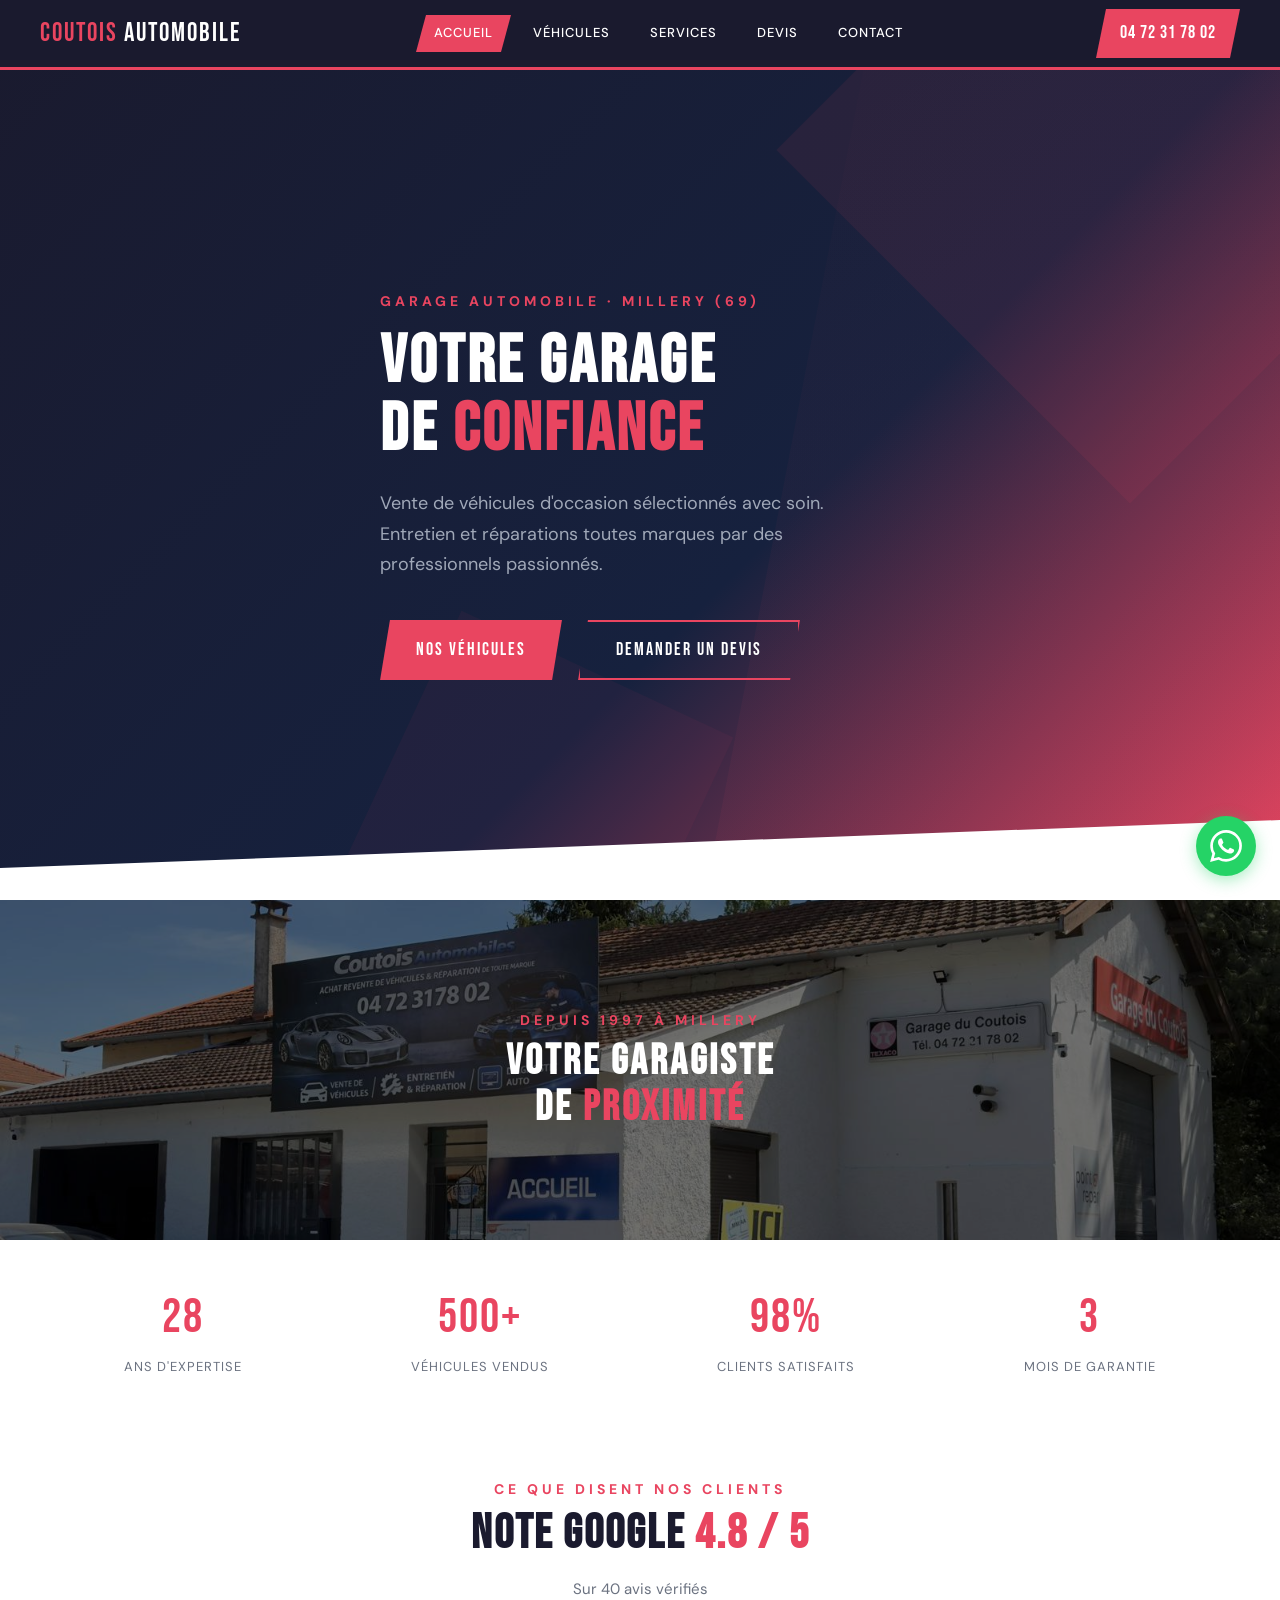
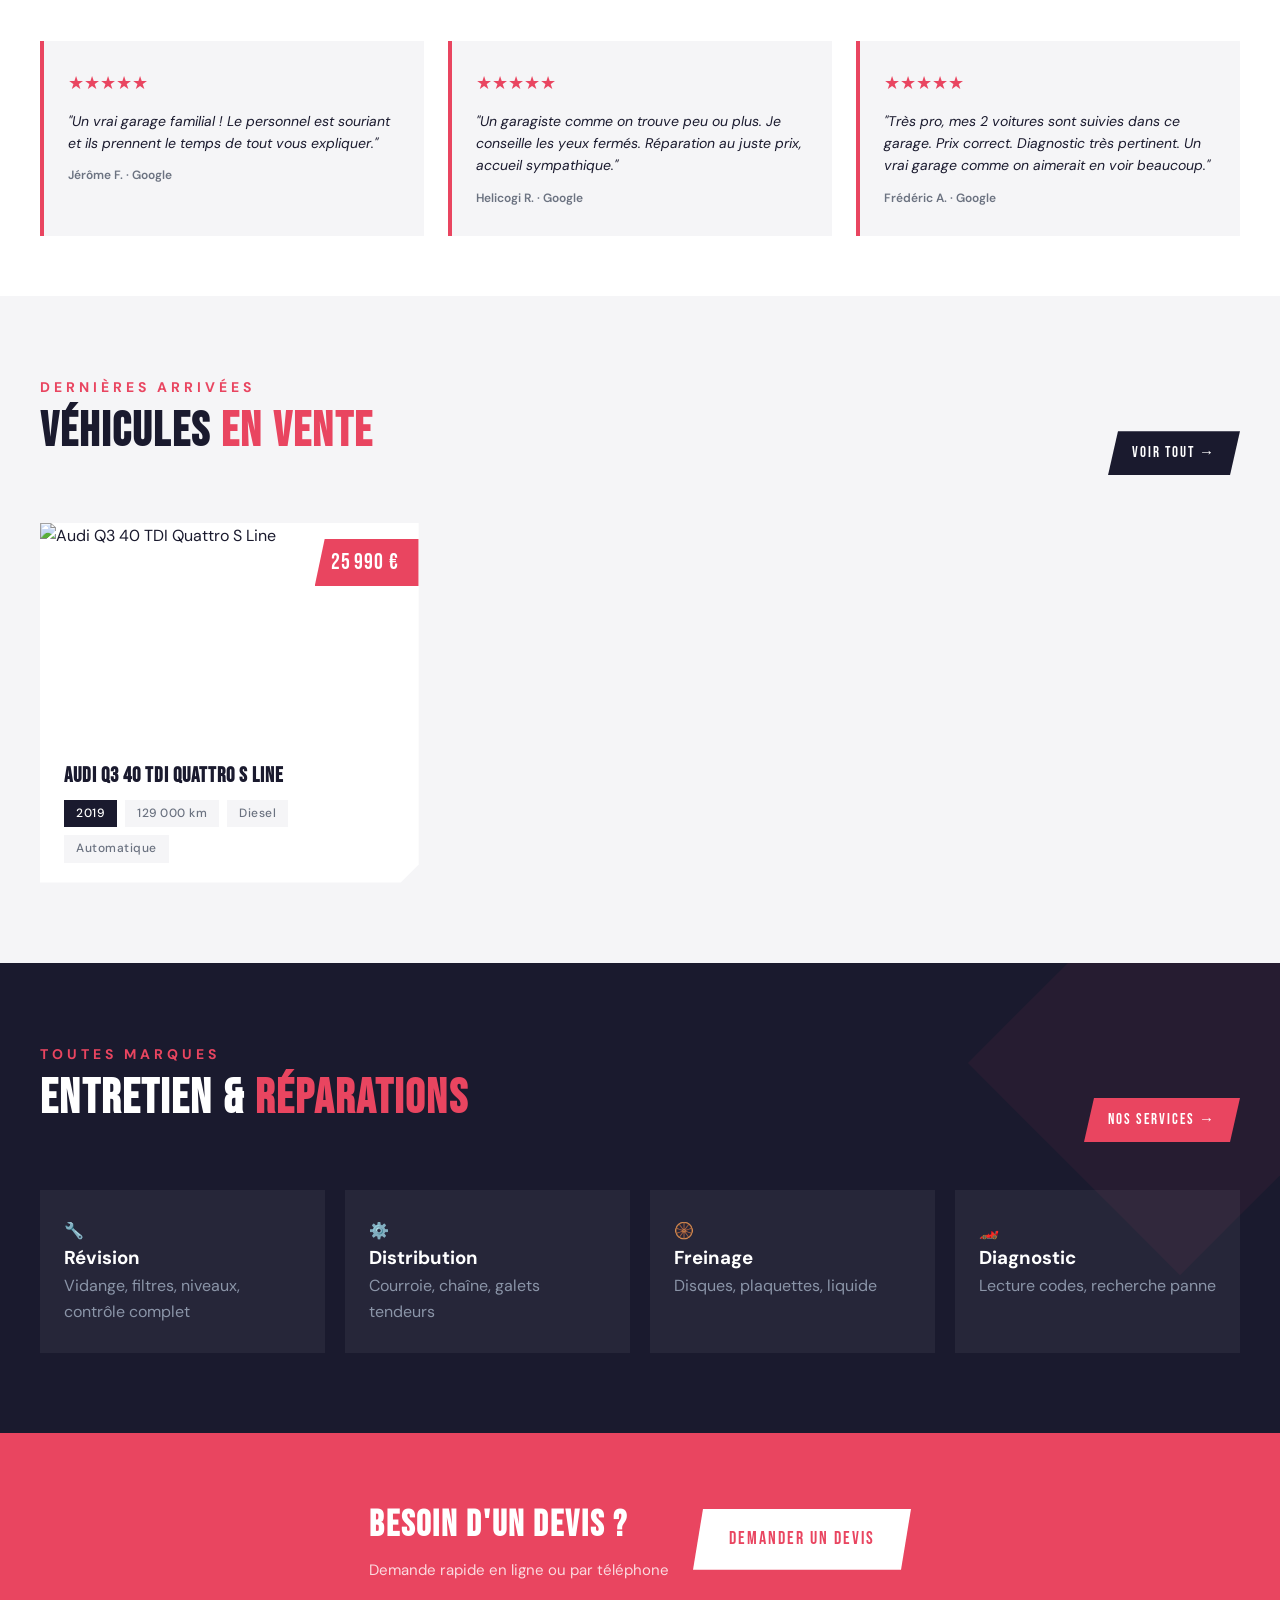
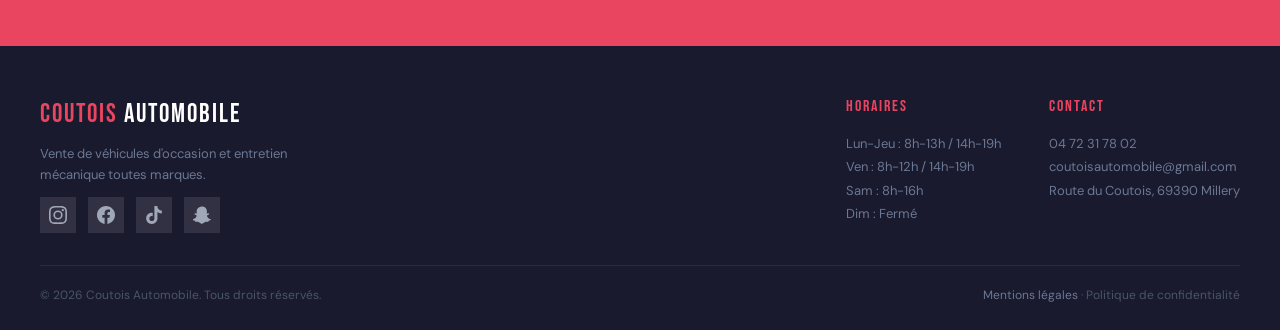
==== index.html @ ca5ae06e "Update email to Gmail" ====
<!DOCTYPE html>
<html lang="fr">
<head>
  <meta charset="UTF-8">
  <meta name="viewport" content="width=device-width, initial-scale=1.0">
  <title>Coutois Automobile — Vente & Mécanique Automobile</title>
  <meta name="description" content="Vente de véhicules d'occasion sélectionnés et entretien mécanique toutes marques. Garage de confiance.">
  <link rel="stylesheet" href="css/style.css">
  <script src="https://identity.netlify.com/v1/netlify-identity-widget.js"></script>
</head>
<body>

  <!-- Navigation -->
  <nav class="nav">
    <a href="index.html" class="nav-logo"><span class="accent">COUTOIS</span> AUTOMOBILE</a>
    <button class="nav-toggle" id="nav-toggle">☰</button>
    <ul class="nav-links" id="nav-links">
      <li><a href="index.html" class="active">Accueil</a></li>
      <li><a href="vehicules.html">Véhicules</a></li>
      <li><a href="services.html">Services</a></li>
      <li><a href="rdv.html">Devis</a></li>
      <li><a href="contact.html">Contact</a></li>
    </ul>
    <a href="tel:+33472317802" class="nav-phone">04 72 31 78 02</a>
  </nav>

  <!-- Hero -->
  <section class="hero">
    <div class="hero-shape-1"></div>
    <div class="hero-shape-2"></div>
    <div class="hero-diagonal"></div>
    <div class="container hero-content">
      <div class="hero-subtitle">Garage automobile · Millery (69)</div>
      <h1>VOTRE GARAGE<br>DE <span class="accent">CONFIANCE</span></h1>
      <p>Vente de véhicules d'occasion sélectionnés avec soin. Entretien et réparations toutes marques par des professionnels passionnés.</p>
      <div class="btn-group">
        <a href="vehicules.html" class="btn btn-accent">NOS VÉHICULES</a>
        <a href="rdv.html" class="btn btn-outline">DEMANDER UN DEVIS</a>
      </div>
    </div>
    <div class="hero-bottom-divider"></div>
  </section>

<!-- Facade photo -->
  <section style="position:relative; height:340px; overflow:hidden;">
    <div style="position:absolute; top:0; left:0; right:0; bottom:0;">
      <img src="images/facade.jpg" alt="Coutois Automobile - Garage à Millery" style="width:100%; height:100%; object-fit:cover; object-position:center 40%; filter:brightness(0.45);">
    </div>
    <div class="container" style="position:relative; z-index:2; height:100%; display:flex; align-items:center; justify-content:center; text-align:center;">
      <div>
        <p style="font-family:var(--font-body); font-size:14px; color:var(--accent); text-transform:uppercase; letter-spacing:4px; font-weight:700; margin-bottom:8px;">Depuis 1997 à Millery</p>
        <h2 style="font-family:var(--font-display); font-size:42px; color:var(--white); letter-spacing:3px; line-height:1.1;">VOTRE GARAGISTE<br>DE <span style="color:var(--accent);">PROXIMITÉ</span></h2>
      </div>
    </div>
  </section>


  <!-- Stats -->
  <section class="stats-bar anim-fade">
    <div style="text-align:center;">
      <div class="stat-number">28</div>
      <div class="stat-label">ans d'expertise</div>
    </div>
    <div style="text-align:center;">
      <div class="stat-number">500+</div>
      <div class="stat-label">véhicules vendus</div>
    </div>
    <div style="text-align:center;">
      <div class="stat-number">98%</div>
      <div class="stat-label">clients satisfaits</div>
    </div>
    <div style="text-align:center;">
      <div class="stat-number">3</div>
      <div class="stat-label">mois de garantie</div>
    </div>
  </section>

  <!-- Google Reviews -->
  <section style="padding:60px 0; background:var(--white);">
    <div class="container">
      <div style="text-align:center; margin-bottom:40px;">
        <div class="section-label">Ce que disent nos clients</div>
        <h2 class="section-title">NOTE GOOGLE <span class="accent">4.8 / 5</span></h2>
        <p style="color:var(--grey); font-size:15px;">Sur 40 avis vérifiés</p>
      </div>
      <div class="grid-3" style="gap:24px;">
        <div style="background:var(--light); padding:28px 24px; border-left:4px solid var(--accent);">
          <div style="color:var(--accent); font-size:18px; margin-bottom:12px;">★★★★★</div>
          <p style="font-size:14px; color:var(--primary); line-height:1.6; font-style:italic;">"Un vrai garage familial ! Le personnel est souriant et ils prennent le temps de tout vous expliquer."</p>
          <p style="font-size:12px; color:var(--grey); margin-top:12px; font-weight:600;">Jérôme F. · Google</p>
        </div>
        <div style="background:var(--light); padding:28px 24px; border-left:4px solid var(--accent);">
          <div style="color:var(--accent); font-size:18px; margin-bottom:12px;">★★★★★</div>
          <p style="font-size:14px; color:var(--primary); line-height:1.6; font-style:italic;">"Un garagiste comme on trouve peu ou plus. Je conseille les yeux fermés. Réparation au juste prix, accueil sympathique."</p>
          <p style="font-size:12px; color:var(--grey); margin-top:12px; font-weight:600;">Helicogi R. · Google</p>
        </div>
        <div style="background:var(--light); padding:28px 24px; border-left:4px solid var(--accent);">
          <div style="color:var(--accent); font-size:18px; margin-bottom:12px;">★★★★★</div>
          <p style="font-size:14px; color:var(--primary); line-height:1.6; font-style:italic;">"Très pro, mes 2 voitures sont suivies dans ce garage. Prix correct. Diagnostic très pertinent. Un vrai garage comme on aimerait en voir beaucoup."</p>
          <p style="font-size:12px; color:var(--grey); margin-top:12px; font-weight:600;">Frédéric A. · Google</p>
        </div>
      </div>
    </div>
  </section>

  <!-- Featured Vehicles -->
  <section class="section-padding" style="background: var(--light);">
    <div class="container">
      <div style="display:flex; justify-content:space-between; align-items:flex-end; margin-bottom:48px; flex-wrap:wrap; gap:16px;">
        <div>
          <div class="section-label">Dernières arrivées</div>
          <h2 class="section-title">VÉHICULES <span class="accent">EN VENTE</span></h2>
        </div>
        <a href="vehicules.html" class="btn btn-primary btn-sm">VOIR TOUT →</a>
      </div>
      <div class="grid-3" id="home-vehicles-grid">
        <!-- Filled by JS -->
      </div>
    </div>
  </section>

  <!-- Services Preview -->
  <section class="section-dark section-padding">
    <div class="section-dark-shape"></div>
    <div class="container" style="position:relative; z-index:1;">
      <div style="display:flex; justify-content:space-between; align-items:flex-end; margin-bottom:48px; flex-wrap:wrap; gap:16px;">
        <div>
          <div class="section-label">Toutes marques</div>
          <h2 class="section-title">ENTRETIEN & <span class="accent">RÉPARATIONS</span></h2>
        </div>
        <a href="services.html" class="btn btn-accent btn-sm">NOS SERVICES →</a>
      </div>
      <div class="grid-4">
        <div class="service-card-dark">
          <div class="icon">🔧</div>
          <h3>Révision</h3>
          <p>Vidange, filtres, niveaux, contrôle complet</p>
        </div>
        <div class="service-card-dark">
          <div class="icon">⚙️</div>
          <h3>Distribution</h3>
          <p>Courroie, chaîne, galets tendeurs</p>
        </div>
        <div class="service-card-dark">
          <div class="icon">🛞</div>
          <h3>Freinage</h3>
          <p>Disques, plaquettes, liquide</p>
        </div>
        <div class="service-card-dark">
          <div class="icon">🏎️</div>
          <h3>Diagnostic</h3>
          <p>Lecture codes, recherche panne</p>
        </div>
      </div>
    </div>
  </section>

  <!-- CTA -->
  <section class="cta-banner">
    <div class="container" style="display:flex; justify-content:space-between; align-items:center; flex-wrap:wrap; gap:24px;">
      <div>
        <h2 style="font-family:var(--font-display); font-size:36px; color:var(--white); letter-spacing:2px;">BESOIN D'UN DEVIS ?</h2>
        <p style="color:rgba(255,255,255,0.8); font-size:15px; margin-top:4px;">Demande rapide en ligne ou par téléphone</p>
      </div>
      <a href="rdv.html" class="btn btn-white">DEMANDER UN DEVIS</a>
    </div>
  </section>

  <!-- Footer -->
  <footer class="footer">
    <div class="container">
      <div class="footer-top">
        <div>
          <div class="footer-logo"><span class="accent">COUTOIS</span> AUTOMOBILE</div>
          <p class="footer-desc">Vente de véhicules d'occasion et entretien mécanique toutes marques.</p>
          <div class="social-links">
            <a href="https://www.instagram.com/coutois.automobile" target="_blank" title="Instagram"><svg viewBox="0 0 24 24" width="18" height="18" fill="currentColor"><path d="M12 2.163c3.204 0 3.584.012 4.85.07 3.252.148 4.771 1.691 4.919 4.919.058 1.265.069 1.645.069 4.849 0 3.205-.012 3.584-.069 4.849-.149 3.225-1.664 4.771-4.919 4.919-1.266.058-1.644.07-4.85.07-3.204 0-3.584-.012-4.849-.07-3.26-.149-4.771-1.699-4.919-4.92-.058-1.265-.07-1.644-.07-4.849 0-3.204.013-3.583.07-4.849.149-3.227 1.664-4.771 4.919-4.919 1.266-.057 1.645-.069 4.849-.069zM12 0C8.741 0 8.333.014 7.053.072 2.695.272.273 2.69.073 7.052.014 8.333 0 8.741 0 12c0 3.259.014 3.668.072 4.948.2 4.358 2.618 6.78 6.98 6.98C8.333 23.986 8.741 24 12 24c3.259 0 3.668-.014 4.948-.072 4.354-.2 6.782-2.618 6.979-6.98.059-1.28.073-1.689.073-4.948 0-3.259-.014-3.667-.072-4.947-.196-4.354-2.617-6.78-6.979-6.98C15.668.014 15.259 0 12 0zm0 5.838a6.162 6.162 0 100 12.324 6.162 6.162 0 000-12.324zM12 16a4 4 0 110-8 4 4 0 010 8zm6.406-11.845a1.44 1.44 0 100 2.881 1.44 1.44 0 000-2.881z"/></svg></a>
            <a href="https://www.facebook.com/profile.php?id=coutoisautomobile" target="_blank" title="Facebook"><svg viewBox="0 0 24 24" width="18" height="18" fill="currentColor"><path d="M24 12.073c0-6.627-5.373-12-12-12s-12 5.373-12 12c0 5.99 4.388 10.954 10.125 11.854v-8.385H7.078v-3.47h3.047V9.43c0-3.007 1.792-4.669 4.533-4.669 1.312 0 2.686.235 2.686.235v2.953H15.83c-1.491 0-1.956.925-1.956 1.874v2.25h3.328l-.532 3.47h-2.796v8.385C19.612 23.027 24 18.062 24 12.073z"/></svg></a>
            <a href="https://www.tiktok.com/@coutois.automobile" target="_blank" title="TikTok"><svg viewBox="0 0 24 24" width="18" height="18" fill="currentColor"><path d="M12.525.02c1.31-.02 2.61-.01 3.91-.02.08 1.53.63 3.09 1.75 4.17 1.12 1.11 2.7 1.62 4.24 1.79v4.03c-1.44-.05-2.89-.35-4.2-.97-.57-.26-1.1-.59-1.62-.93-.01 2.92.01 5.84-.02 8.75-.08 1.4-.54 2.79-1.35 3.94-1.31 1.92-3.58 3.17-5.91 3.21-1.43.08-2.86-.31-4.08-1.03-2.02-1.19-3.44-3.37-3.65-5.71-.02-.5-.03-1-.01-1.49.18-1.9 1.12-3.72 2.58-4.96 1.66-1.44 3.98-2.13 6.15-1.72.02 1.48-.04 2.96-.04 4.44-.99-.32-2.15-.23-3.02.37-.63.41-1.11 1.04-1.36 1.75-.21.51-.15 1.07-.14 1.61.24 1.64 1.82 3.02 3.5 2.87 1.12-.01 2.19-.66 2.77-1.61.19-.33.4-.67.41-1.06.1-1.79.06-3.57.07-5.36.01-4.03-.01-8.05.02-12.07z"/></svg></a>
            <a href="https://www.snapchat.com/add/coutois.auto" target="_blank" title="Snapchat"><svg viewBox="0 0 24 24" width="18" height="18" fill="currentColor"><path d="M12.206.793c.99 0 4.347.276 5.93 3.821.529 1.193.403 3.219.299 4.847l-.003.06c-.012.18-.022.345-.03.51.075.045.203.09.401.09.3-.016.659-.12 1.033-.301.165-.088.344-.104.464-.104.182 0 .359.029.509.09.45.149.734.479.734.838.015.449-.39.839-1.213 1.168-.089.029-.209.075-.344.119-.45.135-1.139.36-1.333.81-.09.224-.061.524.12.868l.015.015c.06.136 1.526 3.475 4.791 4.014.255.044.435.27.42.509 0 .075-.015.149-.045.225-.24.569-1.273.988-3.146 1.271-.059.091-.12.375-.164.57-.029.179-.074.36-.134.553-.076.271-.27.405-.555.405h-.03c-.135 0-.313-.031-.538-.076-.375-.09-.84-.181-1.47-.181-.225 0-.461.016-.689.046-1.109.164-1.883.721-2.79 1.379-.6.434-1.26.914-2.14 1.243-.16.061-.34.09-.51.09h-.06c-.17 0-.349-.029-.509-.09-.884-.33-1.546-.811-2.155-1.246-.904-.659-1.679-1.214-2.788-1.376-.225-.03-.464-.046-.689-.046-.63 0-1.093.091-1.47.181-.224.045-.403.076-.539.076h-.03c-.284 0-.479-.134-.554-.405-.061-.193-.105-.374-.135-.553-.045-.195-.105-.479-.165-.57-1.873-.283-2.905-.701-3.148-1.283-.03-.075-.046-.149-.046-.225-.015-.239.165-.465.42-.509 3.264-.54 4.73-3.879 4.791-4.02l.016-.029c.18-.345.224-.645.119-.869-.195-.434-.884-.659-1.332-.809-.12-.045-.24-.09-.346-.12-.569-.239-1.215-.569-1.215-1.139 0-.36.289-.69.734-.838.149-.06.329-.09.509-.09.12 0 .3.015.449.09.375.18.734.301 1.049.316.18 0 .314-.045.374-.09-.016-.18-.029-.359-.045-.539-.104-1.627-.227-3.654.3-4.848C7.848 1.069 11.216.793 12.206.793z"/></svg></a>
          </div>
        </div>
        <div class="footer-cols">
          <div>
            <div class="footer-col-title">HORAIRES</div>
            <div class="footer-col-text">Lun-Jeu : 8h-13h / 14h-19h<br>Ven : 8h-12h / 14h-19h<br>Sam : 8h-16h<br>Dim : Fermé</div>
          </div>
          <div>
            <div class="footer-col-title">CONTACT</div>
            <div class="footer-col-text">04 72 31 78 02<br>coutoisautomobile@gmail.com<br>Route du Coutois, 69390 Millery</div>
          </div>
        </div>
      </div>
      <div class="footer-bottom">
        <span>© 2026 Coutois Automobile. Tous droits réservés.</span>
        <span><a href="mentions-legales.html" style="color:#6b7894;">Mentions légales</a> · Politique de confidentialité</span>
      </div>
    </div>
  </footer>

  <script src="js/app.js"></script>
  <script>
    document.addEventListener('DOMContentLoaded', () => {
      // Wait for App to load vehicles, then render homepage grid (3 items)
      function waitAndRender() {
  if (App.ready) {
    App.renderVehicleGrid('home-vehicles-grid', 3);
  } else {
    setTimeout(waitAndRender, 100);
  }
}
waitAndRender();
    });
  </script>
  <!-- WhatsApp -->
  <a href="https://wa.me/33665156898" class="whatsapp-float" title="Contactez-nous sur WhatsApp" target="_blank"><svg viewBox="0 0 24 24"><path d="M17.472 14.382c-.297-.149-1.758-.867-2.03-.967-.273-.099-.471-.148-.67.15-.197.297-.767.966-.94 1.164-.173.199-.347.223-.644.075-.297-.15-1.255-.463-2.39-1.475-.883-.788-1.48-1.761-1.653-2.059-.173-.297-.018-.458.13-.606.134-.133.298-.347.446-.52.149-.174.198-.298.298-.497.099-.198.05-.371-.025-.52-.075-.149-.669-1.612-.916-2.207-.242-.579-.487-.5-.669-.51-.173-.008-.371-.01-.57-.01-.198 0-.52.074-.792.372-.272.297-1.04 1.016-1.04 2.479 0 1.462 1.065 2.875 1.213 3.074.149.198 2.096 3.2 5.077 4.487.709.306 1.262.489 1.694.625.712.227 1.36.195 1.871.118.571-.085 1.758-.719 2.006-1.413.248-.694.248-1.289.173-1.413-.074-.124-.272-.198-.57-.347m-5.421 7.403h-.004a9.87 9.87 0 01-5.031-1.378l-.361-.214-3.741.982.998-3.648-.235-.374a9.86 9.86 0 01-1.51-5.26c.001-5.45 4.436-9.884 9.888-9.884 2.64 0 5.122 1.03 6.988 2.898a9.825 9.825 0 012.893 6.994c-.003 5.45-4.437 9.884-9.885 9.884m8.413-18.297A11.815 11.815 0 0012.05 0C5.495 0 .16 5.335.157 11.892c0 2.096.547 4.142 1.588 5.945L.057 24l6.305-1.654a11.882 11.882 0 005.683 1.448h.005c6.554 0 11.89-5.335 11.893-11.893a11.821 11.821 0 00-3.48-8.413z"/></svg></a>
  <script>
    if (window.netlifyIdentity) {
      window.netlifyIdentity.on("init", function(user) {
        if (!user) { window.netlifyIdentity.on("login", function() { document.location.href = "/admin/"; }); }
      });
    }
  </script>
</body>
</html>
---- css/style.css ----
/* ============================================
   GARAGE SITE — Design System
   Couleurs, typo, layout angulaire/dynamique
   ============================================ */

@import url('https://fonts.googleapis.com/css2?family=Bebas+Neue&family=DM+Sans:ital,wght@0,400;0,500;0,700;1,400&display=swap');

/* --- Variables --- */
:root {
  --primary: #1a1a2e;
  --primary-light: #16213e;
  --accent: #e94560;
  --accent-dark: #c73a52;
  --white: #ffffff;
  --light: #f5f5f7;
  --grey: #6b7280;
  --grey-light: #e5e7eb;
  --grey-dark: #374151;
  --success: #10b981;
  --font-display: 'Bebas Neue', sans-serif;
  --font-body: 'DM Sans', sans-serif;
  --clip-btn: polygon(10px 0, 100% 0, calc(100% - 10px) 100%, 0 100%);
  --clip-card: polygon(0 0, 100% 0, 100% calc(100% - 18px), calc(100% - 18px) 100%, 0 100%);
  --clip-img: polygon(0 0, 100% 0, 100% calc(100% - 24px), calc(100% - 24px) 100%, 0 100%);
  --shadow-card: 0 4px 12px rgba(0,0,0,0.08);
  --shadow-card-hover: 0 20px 40px rgba(233,69,96,0.15);
}

/* --- Reset --- */
*, *::before, *::after { margin: 0; padding: 0; box-sizing: border-box; }
html { scroll-behavior: smooth; }
body {
  font-family: var(--font-body);
  color: var(--primary);
  background: var(--white);
  line-height: 1.6;
}
a { text-decoration: none; color: inherit; }
img { max-width: 100%; height: auto; display: block; }
button { cursor: pointer; border: none; font-family: var(--font-body); }
input, select, textarea {
  font-family: var(--font-body);
  font-size: 15px;
  width: 100%;
  padding: 14px 16px;
  border: 2px solid var(--grey-light);
  background: var(--light);
  outline: none;
  transition: border-color 0.2s;
}
input:focus, select:focus, textarea:focus {
  border-color: var(--accent);
}

/* --- Animations --- */
@keyframes slideUp {
  from { opacity: 0; transform: translateY(40px); }
  to { opacity: 1; transform: translateY(0); }
}
@keyframes slideIn {
  from { opacity: 0; transform: translateX(-30px); }
  to { opacity: 1; transform: translateX(0); }
}
@keyframes fadeIn {
  from { opacity: 0; }
  to { opacity: 1; }
}
@keyframes scaleIn {
  from { opacity: 0; transform: scale(0.95); }
  to { opacity: 1; transform: scale(1); }
}
.anim-slide-up { animation: slideUp 0.6s ease-out both; }
.anim-fade { animation: fadeIn 0.6s ease-out both; }
.anim-scale { animation: scaleIn 0.5s ease-out both; }
.delay-1 { animation-delay: 0.1s; }
.delay-2 { animation-delay: 0.2s; }
.delay-3 { animation-delay: 0.3s; }
.delay-4 { animation-delay: 0.4s; }

/* --- Typography --- */
.font-display {
  font-family: var(--font-display);
  letter-spacing: 2px;
}
.section-label {
  font-family: var(--font-body);
  font-size: 14px;
  color: var(--accent);
  text-transform: uppercase;
  letter-spacing: 4px;
  font-weight: 700;
  margin-bottom: 8px;
}
.section-title {
  font-family: var(--font-display);
  font-size: 48px;
  color: var(--primary);
  letter-spacing: 2px;
  line-height: 1.1;
  margin-bottom: 16px;
}
.section-title .accent { color: var(--accent); }

/* --- Layout --- */
.container {
  max-width: 1280px;
  margin: 0 auto;
  padding: 0 40px;
}
.section-padding {
  padding: 80px 0;
}
.grid-2 { display: grid; grid-template-columns: 1fr 1fr; gap: 48px; }
.grid-3 { display: grid; grid-template-columns: repeat(3, 1fr); gap: 32px; }
.grid-4 { display: grid; grid-template-columns: repeat(4, 1fr); gap: 20px; }
.grid-auto { display: grid; grid-template-columns: repeat(auto-fill, minmax(340px, 1fr)); gap: 32px; }

/* --- Navigation --- */
.nav {
  position: fixed;
  top: 0; left: 0; right: 0;
  z-index: 1000;
  background: var(--primary);
  border-bottom: 3px solid var(--accent);
  height: 70px;
  display: flex;
  align-items: center;
  justify-content: space-between;
  padding: 0 40px;
}
.nav-logo {
  font-family: var(--font-display);
  font-size: 26px;
  color: var(--white);
  letter-spacing: 2px;
}
.nav-logo .accent { color: var(--accent); }
.nav-links {
  display: flex;
  gap: 4px;
  list-style: none;
}
.nav-links a {
  display: block;
  padding: 8px 18px;
  color: var(--white);
  font-size: 13px;
  font-weight: 500;
  text-transform: uppercase;
  letter-spacing: 1px;
  clip-path: var(--clip-btn);
  transition: background 0.3s;
}
.nav-links a:hover,
.nav-links a.active {
  background: var(--accent);
}
.nav-phone {
  background: var(--accent);
  color: var(--white);
  padding: 10px 24px;
  font-family: var(--font-display);
  font-size: 18px;
  letter-spacing: 1px;
  clip-path: var(--clip-btn);
}
.nav-phone:hover { background: var(--accent-dark); }

/* Mobile nav toggle */
.nav-toggle {
  display: none;
  background: none;
  color: var(--white);
  font-size: 28px;
  padding: 4px;
}

/* --- Hero --- */
.hero {
  position: relative;
  min-height: 100vh;
  background: linear-gradient(135deg, var(--primary) 0%, var(--primary-light) 60%, var(--accent) 100%);
  display: flex;
  align-items: center;
  overflow: hidden;
  padding-top: 70px;
}
.hero-shape-1 {
  position: absolute;
  top: -100px; right: -100px;
  width: 500px; height: 500px;
  background: var(--accent);
  opacity: 0.08;
  transform: rotate(45deg);
}
.hero-shape-2 {
  position: absolute;
  bottom: -60px; left: 30%;
  width: 300px; height: 300px;
  background: var(--accent);
  opacity: 0.05;
  transform: rotate(25deg);
}
.hero-diagonal {
  position: absolute;
  top: 0; right: 0;
  width: 45%; height: 100%;
  background: linear-gradient(160deg, transparent 0%, rgba(233,69,96,0.08) 100%);
  clip-path: polygon(30% 0, 100% 0, 100% 100%, 0 100%);
}
.hero-content {
  position: relative;
  z-index: 2;
  max-width: 700px;
  animation: slideUp 1s ease-out;
}
.hero h1 {
  font-family: var(--font-display);
  font-size: 68px;
  color: var(--white);
  line-height: 1;
  letter-spacing: 3px;
  margin-bottom: 24px;
}
.hero h1 .accent { color: var(--accent); }
.hero p {
  font-size: 18px;
  color: #a0a8b8;
  line-height: 1.7;
  max-width: 520px;
  margin-bottom: 40px;
}
.hero-subtitle {
  font-size: 14px;
  color: var(--accent);
  text-transform: uppercase;
  letter-spacing: 4px;
  font-weight: 700;
  margin-bottom: 16px;
}
.hero-bottom-divider {
  position: absolute;
  bottom: 0; left: 0; right: 0;
  height: 80px;
  background: var(--white);
  clip-path: polygon(0 100%, 100% 100%, 100% 0, 0 60%);
}

/* --- Buttons --- */
.btn {
  display: inline-block;
  padding: 16px 36px;
  font-family: var(--font-display);
  font-size: 18px;
  letter-spacing: 2px;
  clip-path: var(--clip-btn);
  transition: all 0.3s;
  text-align: center;
}
.btn-accent {
  background: var(--accent);
  color: var(--white);
}
.btn-accent:hover { background: var(--accent-dark); }
.btn-outline {
  background: transparent;
  color: var(--white);
  border: 2px solid var(--accent);
  padding: 14px 36px;
}
.btn-outline:hover { background: var(--accent); }
.btn-primary {
  background: var(--primary);
  color: var(--white);
}
.btn-primary:hover { background: var(--primary-light); }
.btn-white {
  background: var(--white);
  color: var(--accent);
}
.btn-sm {
  padding: 10px 24px;
  font-size: 15px;
}
.btn-full { width: 100%; }
.btn-group { display: flex; gap: 16px; flex-wrap: wrap; }

/* --- Stats Bar --- */
.stats-bar {
  display: flex;
  justify-content: space-around;
  padding: 40px;
  background: var(--white);
}
.stats-bar .stat-number {
  font-family: var(--font-display);
  font-size: 48px;
  color: var(--accent);
  letter-spacing: 2px;
}
.stats-bar .stat-label {
  font-size: 13px;
  color: var(--grey);
  text-transform: uppercase;
  letter-spacing: 1px;
}

/* --- Vehicle Cards --- */
.vehicle-card {
  background: var(--white);
  overflow: hidden;
  clip-path: var(--clip-card);
  box-shadow: var(--shadow-card);
  transition: all 0.4s cubic-bezier(0.4,0,0.2,1);
  cursor: pointer;
}
.vehicle-card:hover {
  transform: translateY(-8px);
  box-shadow: var(--shadow-card-hover);
}
.vehicle-card-img {
  position: relative;
  height: 220px;
  overflow: hidden;
}
.vehicle-card-img img {
  width: 100%;
  height: 100%;
  object-fit: cover;
  transition: transform 0.5s;
}
.vehicle-card:hover .vehicle-card-img img {
  transform: scale(1.08);
}
.vehicle-card-price {
  position: absolute;
  top: 16px; right: 0;
  background: var(--accent);
  color: var(--white);
  font-family: var(--font-display);
  font-size: 22px;
  padding: 6px 20px 6px 16px;
  letter-spacing: 1px;
  clip-path: polygon(10px 0, 100% 0, 100% 100%, 0 100%);
}
.vehicle-card-badge-sold {
  position: absolute;
  top: 16px; left: 0;
  background: var(--grey-dark);
  color: var(--white);
  font-family: var(--font-display);
  font-size: 16px;
  padding: 6px 16px 6px 12px;
  letter-spacing: 1px;
}
/* VENDU diagonal banner on card */
.vehicle-card-sold-banner {
  position: absolute;
  top: 0; left: 0; right: 0; bottom: 0;
  display: flex;
  align-items: center;
  justify-content: center;
  z-index: 5;
}
.vehicle-card-sold-banner::before {
  content: '';
  position: absolute;
  top: 0; left: 0; right: 0; bottom: 0;
  background: rgba(0,0,0,0.15);
}
.vehicle-card-sold-banner {
  font-family: var(--font-display);
  font-size: 42px;
  color: var(--white);
  letter-spacing: 8px;
  text-shadow: 0 2px 12px rgba(0,0,0,0.5);
  background: linear-gradient(135deg, rgba(233,69,96,0.85) 0%, rgba(55,65,81,0.85) 100%);
  -webkit-text-stroke: 1px rgba(255,255,255,0.3);
}
/* Sold text in specs */
.sold-text {
  font-family: var(--font-display) !important;
  font-size: 22px !important;
  color: var(--grey-dark) !important;
  letter-spacing: 2px;
}
/* VENDU overlay on detail page main image */
.detail-sold-overlay {
  position: absolute;
  top: 0; left: 0; right: 0; bottom: 0;
  display: flex;
  align-items: center;
  justify-content: center;
  background: linear-gradient(135deg, rgba(233,69,96,0.8) 0%, rgba(55,65,81,0.8) 100%);
  font-family: var(--font-display);
  font-size: 72px;
  color: var(--white);
  letter-spacing: 12px;
  text-shadow: 0 4px 20px rgba(0,0,0,0.4);
  z-index: 10;
}
.vehicle-card-body {
  padding: 20px 24px;
}
.vehicle-card-body h3 {
  font-family: var(--font-display);
  font-size: 21px;
  color: var(--primary);
  letter-spacing: 1px;
  margin-bottom: 12px;
  line-height: 1.2;
}
.vehicle-tags {
  display: flex;
  gap: 8px;
  flex-wrap: wrap;
}
.vehicle-tags .tag {
  padding: 4px 12px;
  font-size: 12px;
  font-weight: 500;
  letter-spacing: 0.5px;
  background: var(--light);
  color: var(--grey);
}
.vehicle-tags .tag-primary {
  background: var(--primary);
  color: var(--white);
}

/* --- Vehicle Detail --- */
.detail-main-img {
  overflow: hidden;
  clip-path: var(--clip-img);
}
.detail-main-img img {
  width: 100%;
  height: 450px;
  object-fit: cover;
}
.detail-thumbs {
  display: flex;
  gap: 8px;
  margin-top: 12px;
}
.detail-thumbs img {
  width: 100px;
  height: 70px;
  object-fit: cover;
  opacity: 0.6;
  cursor: pointer;
  border: 2px solid transparent;
  transition: all 0.2s;
}
.detail-thumbs img:hover,
.detail-thumbs img.active {
  opacity: 1;
  border-color: var(--accent);
}
.detail-specs {
  background: var(--white);
  overflow: hidden;
}
.detail-spec-row {
  display: flex;
  justify-content: space-between;
  align-items: center;
  padding: 14px 20px;
  border-left: 4px solid transparent;
}
.detail-spec-row:nth-child(odd) { background: var(--light); }
.detail-spec-row.highlight { border-left-color: var(--accent); }
.detail-spec-label {
  font-size: 13px;
  color: var(--grey);
  text-transform: uppercase;
  letter-spacing: 1px;
}
.detail-spec-value {
  font-weight: 600;
  color: var(--primary);
}
.detail-spec-value.price {
  font-family: var(--font-display);
  font-size: 24px;
  color: var(--accent);
  letter-spacing: 1px;
}
.detail-guarantee {
  background: var(--accent);
  color: var(--white);
  padding: 16px 24px;
  font-family: var(--font-display);
  font-size: 14px;
  letter-spacing: 2px;
  text-align: center;
}
.detail-equipment-grid {
  display: grid;
  grid-template-columns: repeat(auto-fill, minmax(220px, 1fr));
  gap: 8px;
}
.detail-equipment-item {
  display: flex;
  align-items: center;
  gap: 10px;
  padding: 10px 16px;
  background: var(--white);
  font-size: 14px;
}
.detail-equipment-item .check {
  color: var(--accent);
  font-weight: 700;
}

/* --- Services --- */
.service-card {
  background: var(--light);
  padding: 32px 28px;
  border-left: 4px solid var(--accent);
  position: relative;
  overflow: hidden;
  transition: transform 0.3s;
}
.service-card:hover { transform: translateY(-4px); }
.service-card-shape {
  position: absolute;
  top: -20px; right: -20px;
  width: 80px; height: 80px;
  background: var(--accent);
  opacity: 0.04;
  transform: rotate(45deg);
}
.service-card .icon { font-size: 32px; margin-bottom: 16px; }
.service-card h3 {
  font-family: var(--font-display);
  font-size: 22px;
  color: var(--primary);
  letter-spacing: 1px;
  margin-bottom: 8px;
}
.service-card p {
  font-size: 14px;
  color: var(--grey);
  line-height: 1.6;
}

/* Dark variant for homepage */
.service-card-dark {
  background: rgba(255,255,255,0.05);
  border-left-color: var(--accent);
  padding: 28px 24px;
}
.service-card-dark h3 { color: var(--white); }
.service-card-dark p { color: #8b95a8; }

/* --- CTA Banner --- */
.cta-banner {
  padding: 64px 0;
  background: var(--accent);
  display: flex;
  justify-content: space-between;
  align-items: center;
}
.cta-banner h2 {
  font-family: var(--font-display);
  font-size: 36px;
  color: var(--white);
  letter-spacing: 2px;
}
.cta-banner p {
  color: rgba(255,255,255,0.8);
  font-size: 15px;
  margin-top: 4px;
}

/* --- Dark section --- */
.section-dark {
  background: var(--primary);
  position: relative;
  overflow: hidden;
}
.section-dark .section-title { color: var(--white); }
.section-dark-shape {
  position: absolute;
  top: -50px; right: -50px;
  width: 300px; height: 300px;
  background: var(--accent);
  opacity: 0.06;
  transform: rotate(45deg);
}

/* --- Contact --- */
.contact-item {
  display: flex;
  gap: 20px;
  padding: 24px 0;
  border-bottom: 1px solid var(--grey-light);
}
.contact-item:last-child { border-bottom: none; }
.contact-icon {
  width: 50px; height: 50px;
  background: var(--light);
  display: flex;
  align-items: center;
  justify-content: center;
  font-size: 24px;
  flex-shrink: 0;
}
.contact-title {
  font-family: var(--font-display);
  font-size: 18px;
  color: var(--primary);
  letter-spacing: 1px;
  margin-bottom: 4px;
}
.contact-text {
  font-size: 14px;
  color: var(--grey);
  line-height: 1.6;
  white-space: pre-line;
}
.map-placeholder {
  background: var(--light);
  display: flex;
  align-items: center;
  justify-content: center;
  min-height: 400px;
  clip-path: var(--clip-img);
  text-align: center;
  color: var(--grey);
}

/* --- Form --- */
.form-group { margin-bottom: 20px; }
.form-label {
  display: block;
  font-size: 12px;
  color: var(--grey);
  text-transform: uppercase;
  letter-spacing: 1px;
  margin-bottom: 6px;
  font-weight: 500;
}
.form-card {
  background: var(--white);
  padding: 48px;
  box-shadow: 0 8px 32px rgba(0,0,0,0.06);
}

/* --- Footer --- */
.footer {
  background: var(--primary);
  padding: 48px 0 24px;
}
.footer-top {
  display: flex;
  justify-content: space-between;
  align-items: flex-start;
  margin-bottom: 32px;
}
.footer-logo {
  font-family: var(--font-display);
  font-size: 26px;
  color: var(--white);
  letter-spacing: 2px;
}
.footer-logo .accent { color: var(--accent); }
.footer-desc {
  font-size: 13px;
  color: #6b7894;
  margin-top: 8px;
  max-width: 300px;
}
.footer-cols { display: flex; gap: 48px; }
.footer-col-title {
  font-family: var(--font-display);
  font-size: 16px;
  color: var(--accent);
  letter-spacing: 2px;
  margin-bottom: 12px;
}
.footer-col-text {
  font-size: 13px;
  color: #6b7894;
  line-height: 1.8;
}
.footer-bottom {
  border-top: 1px solid #2a2a4e;
  padding-top: 20px;
  display: flex;
  justify-content: space-between;
  font-size: 12px;
  color: #4a5568;
}

/* --- Admin --- */
.admin-header {
  background: var(--primary);
  padding: 20px 40px;
  display: flex;
  justify-content: space-between;
  align-items: center;
}
.admin-header h1 {
  font-family: var(--font-display);
  font-size: 24px;
  color: var(--white);
  letter-spacing: 2px;
}
.admin-body {
  padding: 32px 40px;
  background: var(--light);
  min-height: calc(100vh - 70px);
}
.admin-grid {
  display: grid;
  grid-template-columns: 1fr 1fr;
  gap: 32px;
}
.admin-card {
  background: var(--white);
  padding: 32px;
  box-shadow: var(--shadow-card);
}
.admin-card h2 {
  font-family: var(--font-display);
  font-size: 22px;
  color: var(--primary);
  letter-spacing: 1px;
  margin-bottom: 24px;
  padding-bottom: 12px;
  border-bottom: 3px solid var(--accent);
}
.admin-vehicle-list {
  list-style: none;
}
.admin-vehicle-item {
  display: flex;
  justify-content: space-between;
  align-items: center;
  padding: 16px;
  border-bottom: 1px solid var(--grey-light);
  transition: background 0.2s;
}
.admin-vehicle-item:hover { background: var(--light); }
.admin-vehicle-info h4 {
  font-size: 15px;
  font-weight: 600;
  color: var(--primary);
  margin-bottom: 4px;
}
.admin-vehicle-info .meta {
  font-size: 12px;
  color: var(--grey);
}
.admin-vehicle-actions {
  display: flex;
  gap: 8px;
}
.admin-btn {
  padding: 6px 14px;
  font-size: 12px;
  font-weight: 600;
  text-transform: uppercase;
  letter-spacing: 0.5px;
  border: none;
  cursor: pointer;
  transition: all 0.2s;
}
.admin-btn-edit {
  background: var(--primary);
  color: var(--white);
}
.admin-btn-sold {
  background: var(--success);
  color: var(--white);
}
.admin-btn-delete {
  background: var(--accent);
  color: var(--white);
}
.admin-btn-export {
  background: var(--accent);
  color: var(--white);
  padding: 12px 28px;
  font-family: var(--font-display);
  font-size: 16px;
  letter-spacing: 1px;
  clip-path: var(--clip-btn);
}
.admin-status {
  display: inline-block;
  padding: 2px 10px;
  font-size: 11px;
  font-weight: 600;
  text-transform: uppercase;
  letter-spacing: 0.5px;
  border-radius: 2px;
}
.admin-status-sale { background: #d1fae5; color: #065f46; }
.admin-status-sold { background: #fef3c7; color: #92400e; }

/* --- Photo upload area --- */
.photo-upload-area {
  border: 2px dashed var(--grey-light);
  padding: 24px;
  text-align: center;
  background: var(--light);
  cursor: pointer;
  transition: border-color 0.2s;
  margin-bottom: 12px;
}
.photo-upload-area:hover { border-color: var(--accent); }
.photo-preview-grid {
  display: grid;
  grid-template-columns: repeat(auto-fill, minmax(100px, 1fr));
  gap: 8px;
  margin-top: 12px;
}
.photo-preview-grid img {
  width: 100%;
  height: 80px;
  object-fit: cover;
  border: 2px solid var(--grey-light);
}
.photo-preview-item {
  position: relative;
}
.photo-preview-remove {
  position: absolute;
  top: 2px; right: 2px;
  background: var(--accent);
  color: var(--white);
  border: none;
  width: 20px; height: 20px;
  font-size: 12px;
  cursor: pointer;
  display: flex;
  align-items: center;
  justify-content: center;
}

/* --- Toast / Notification --- */
.toast {
  position: fixed;
  bottom: 24px;
  right: 24px;
  background: var(--primary);
  color: var(--white);
  padding: 16px 28px;
  font-size: 14px;
  font-weight: 500;
  z-index: 9999;
  animation: slideUp 0.3s ease-out;
  clip-path: var(--clip-btn);
}
.toast-success { border-left: 4px solid var(--success); }
.toast-error { border-left: 4px solid var(--accent); }

/* --- Breadcrumb / Back link --- */
.back-link {
  display: inline-flex;
  align-items: center;
  gap: 8px;
  font-size: 14px;
  color: var(--accent);
  margin-bottom: 24px;
  transition: gap 0.2s;
}
.back-link:hover { gap: 12px; }

/* --- Page top padding (below fixed nav) --- */
.page-top {
  padding-top: 110px;
}

/* --- Empty state --- */
.empty-state {
  text-align: center;
  padding: 80px 40px;
  color: var(--grey);
}
.empty-state .icon { font-size: 64px; margin-bottom: 16px; }
.empty-state h3 {
  font-family: var(--font-display);
  font-size: 28px;
  color: var(--primary);
  letter-spacing: 1px;
  margin-bottom: 8px;
}

/* --- Responsive --- */
@media (max-width: 1024px) {
  .grid-3, .grid-4 { grid-template-columns: repeat(2, 1fr); }
  .grid-2 { grid-template-columns: 1fr; }
  .admin-grid { grid-template-columns: 1fr; }
  .hero h1 { font-size: 52px; }
  .section-title { font-size: 40px; }
  .container { padding: 0 24px; }
  .nav { padding: 0 20px; }
  .cta-banner { flex-direction: column; gap: 24px; text-align: center; }
  .footer-top { flex-direction: column; gap: 32px; }
}

@media (max-width: 768px) {
  .nav-links { display: none; }
  .nav-phone { display: none; }
  .nav-toggle { display: block; }
  .nav-links.open {
    display: flex;
    flex-direction: column;
    position: absolute;
    top: 70px; left: 0; right: 0;
    background: var(--primary);
    padding: 16px;
    border-bottom: 3px solid var(--accent);
  }
  .grid-3, .grid-auto { grid-template-columns: 1fr; }
  .hero h1 { font-size: 40px; }
  .section-title { font-size: 32px; }
  .stats-bar { flex-wrap: wrap; gap: 24px; }
  .stats-bar > div { flex: 1 1 40%; text-align: center; }
  .detail-main-img img { height: 280px; }
  .form-card { padding: 24px; }
  .footer-cols { flex-direction: column; gap: 24px; }
}

/* --- WhatsApp floating button --- */
.whatsapp-float {
  position: fixed;
  bottom: 24px;
  right: 24px;
  width: 60px;
  height: 60px;
  background: #25d366;
  border-radius: 50%;
  display: flex;
  align-items: center;
  justify-content: center;
  box-shadow: 0 4px 16px rgba(37,211,102,0.4);
  z-index: 999;
  transition: transform 0.3s, box-shadow 0.3s;
  text-decoration: none;
}
.whatsapp-float:hover {
  transform: scale(1.1);
  box-shadow: 0 6px 24px rgba(37,211,102,0.5);
}
.whatsapp-float svg {
  width: 32px;
  height: 32px;
  fill: white;
}

/* --- Social links --- */
.social-links {
  display: flex;
  gap: 12px;
  margin-top: 12px;
}
.social-links a {
  display: flex;
  align-items: center;
  justify-content: center;
  width: 36px;
  height: 36px;
  background: rgba(255,255,255,0.1);
  color: #a0a8b8;
  font-size: 16px;
  transition: all 0.2s;
  text-decoration: none;
}
.social-links a:hover {
  background: var(--accent);
  color: var(--white);
}

/* ============================================
   PATCH MOBILE — Coller ce bloc à la fin de style.css
   (juste avant la dernière accolade si elle existe,
    ou tout à la fin du fichier)
   ============================================ */

/* --- Vehicle detail grid (desktop) --- */
.detail-grid {
  grid-template-columns: 1fr 400px;
}

/* --- Mobile fixes --- */
@media (max-width: 768px) {
  .detail-grid {
    grid-template-columns: 1fr !important;
    gap: 24px;
  }
  .detail-main-img img {
    height: 250px;
  }
  .detail-thumbs img {
    width: 70px;
    height: 50px;
  }
  #detail-title {
    font-size: 26px !important;
  }
  .detail-spec-row {
    padding: 10px 14px;
  }
  .detail-spec-label {
    font-size: 11px;
  }
  .detail-spec-value {
    font-size: 13px;
  }
  .detail-spec-value.price {
    font-size: 20px !important;
  }
  .detail-equipment-grid {
    grid-template-columns: 1fr !important;
  }
  .hero h1 {
    font-size: 36px !important;
  }
  .hero p {
    font-size: 15px;
  }
  .section-title {
    font-size: 28px !important;
  }
  .stats-bar .stat-number {
    font-size: 36px;
  }
  .cta-banner h2 {
    font-size: 24px !important;
  }
  .grid-4 {
    grid-template-columns: 1fr !important;
  }
  .service-card {
    padding: 20px 18px;
  }
  .footer-cols {
    flex-direction: column;
    gap: 20px;
  }
  .footer-top {
    flex-direction: column;
    gap: 24px;
  }
  .btn {
    font-size: 15px;
    padding: 12px 24px;
  }
  .container {
    padding: 0 16px;
  }
  .section-padding {
    padding: 48px 0;
  }

  /* --- Facade section mobile --- */
@media (max-width: 768px) {
  section > div > img[alt*="Coutois"] {
    object-position: center 30%;
  }
  section:has(img[alt*="Coutois"]) {
    height: 220px !important;
  }
  section:has(img[alt*="Coutois"]) h2 {
    font-size: 28px !important;
  }
}
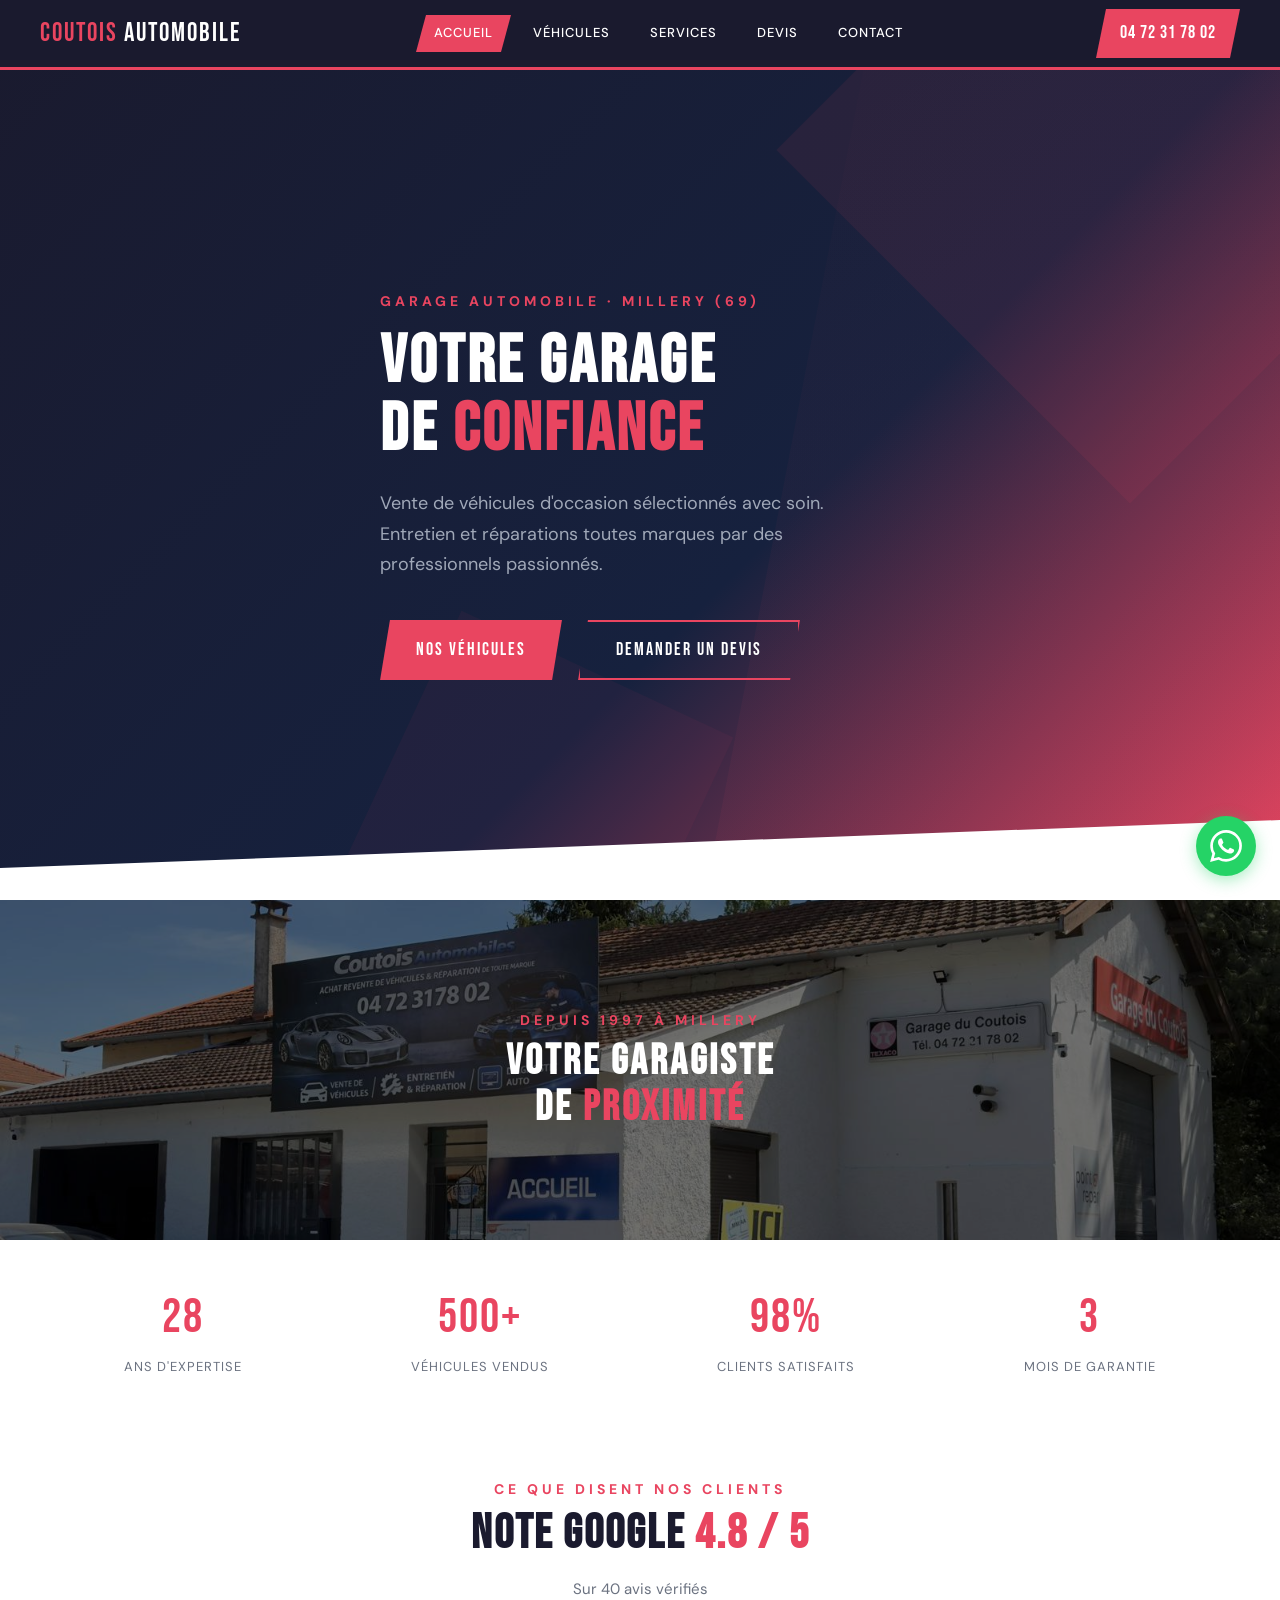
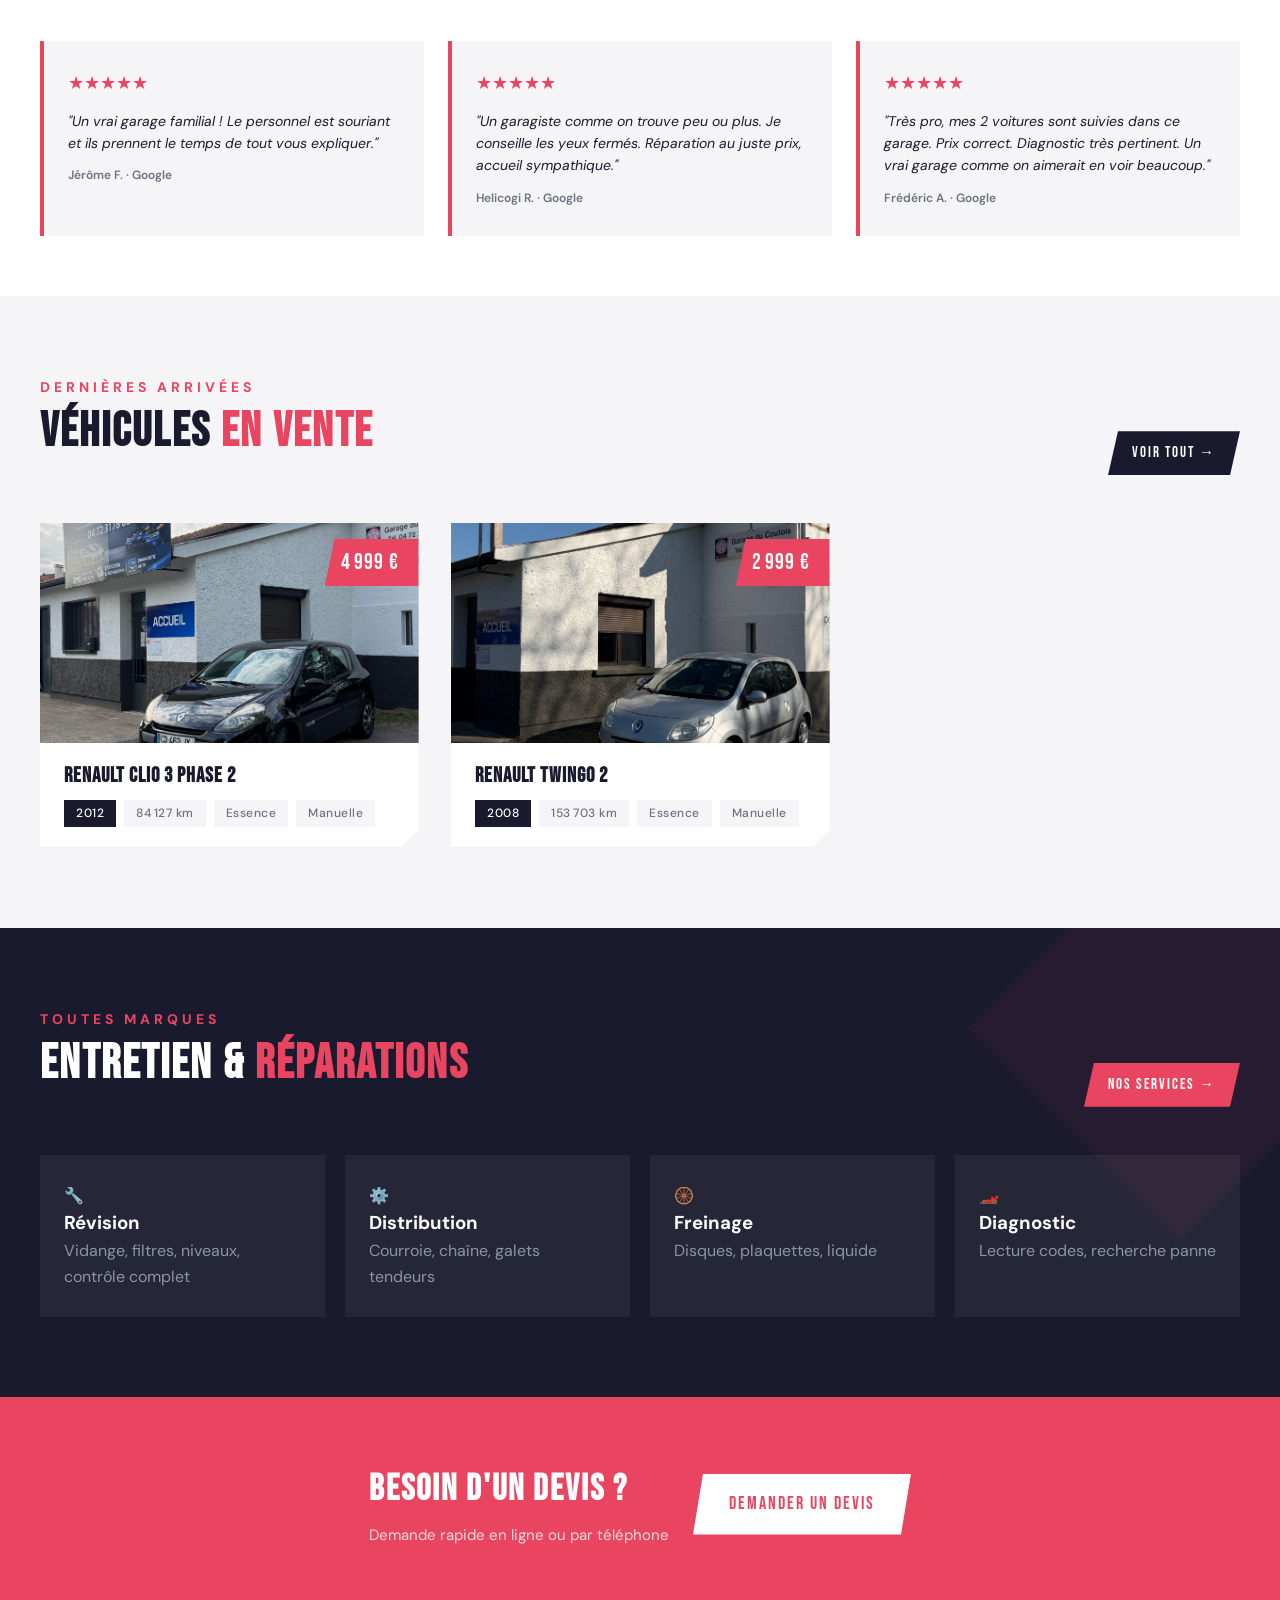
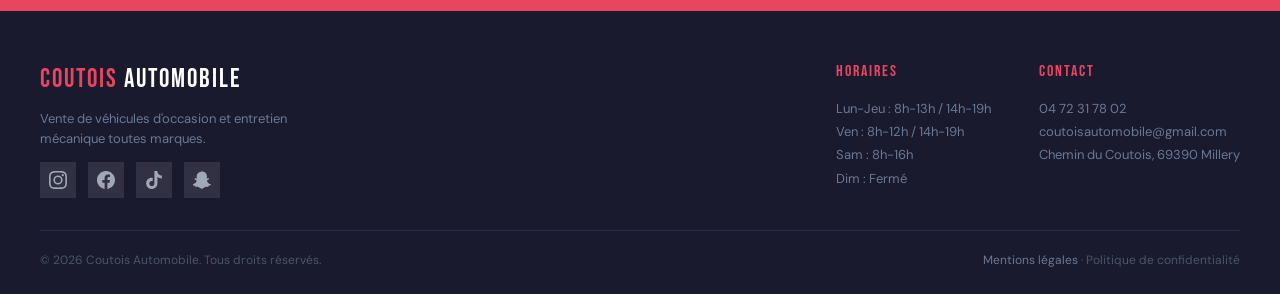
==== commit 28a83cb6: "Fix address: Chemin du Coutois" ====
--- a/index.html
+++ b/index.html
@@ -6,7 +6,6 @@
   <title>Coutois Automobile — Vente & Mécanique Automobile</title>
   <meta name="description" content="Vente de véhicules d'occasion sélectionnés et entretien mécanique toutes marques. Garage de confiance.">
   <link rel="stylesheet" href="css/style.css">
-  <script src="https://identity.netlify.com/v1/netlify-identity-widget.js"></script>
 </head>
 <body>
 
@@ -187,7 +186,7 @@
           </div>
           <div>
             <div class="footer-col-title">CONTACT</div>
-            <div class="footer-col-text">04 72 31 78 02<br>coutoisautomobile@gmail.com<br>Route du Coutois, 69390 Millery</div>
+            <div class="footer-col-text">04 72 31 78 02<br>coutoisautomobile@gmail.com<br>Chemin du Coutois, 69390 Millery</div>
           </div>
         </div>
       </div>
@@ -214,12 +213,5 @@
   </script>
   <!-- WhatsApp -->
   <a href="https://wa.me/33665156898" class="whatsapp-float" title="Contactez-nous sur WhatsApp" target="_blank"><svg viewBox="0 0 24 24"><path d="M17.472 14.382c-.297-.149-1.758-.867-2.03-.967-.273-.099-.471-.148-.67.15-.197.297-.767.966-.94 1.164-.173.199-.347.223-.644.075-.297-.15-1.255-.463-2.39-1.475-.883-.788-1.48-1.761-1.653-2.059-.173-.297-.018-.458.13-.606.134-.133.298-.347.446-.52.149-.174.198-.298.298-.497.099-.198.05-.371-.025-.52-.075-.149-.669-1.612-.916-2.207-.242-.579-.487-.5-.669-.51-.173-.008-.371-.01-.57-.01-.198 0-.52.074-.792.372-.272.297-1.04 1.016-1.04 2.479 0 1.462 1.065 2.875 1.213 3.074.149.198 2.096 3.2 5.077 4.487.709.306 1.262.489 1.694.625.712.227 1.36.195 1.871.118.571-.085 1.758-.719 2.006-1.413.248-.694.248-1.289.173-1.413-.074-.124-.272-.198-.57-.347m-5.421 7.403h-.004a9.87 9.87 0 01-5.031-1.378l-.361-.214-3.741.982.998-3.648-.235-.374a9.86 9.86 0 01-1.51-5.26c.001-5.45 4.436-9.884 9.888-9.884 2.64 0 5.122 1.03 6.988 2.898a9.825 9.825 0 012.893 6.994c-.003 5.45-4.437 9.884-9.885 9.884m8.413-18.297A11.815 11.815 0 0012.05 0C5.495 0 .16 5.335.157 11.892c0 2.096.547 4.142 1.588 5.945L.057 24l6.305-1.654a11.882 11.882 0 005.683 1.448h.005c6.554 0 11.89-5.335 11.893-11.893a11.821 11.821 0 00-3.48-8.413z"/></svg></a>
-  <script>
-    if (window.netlifyIdentity) {
-      window.netlifyIdentity.on("init", function(user) {
-        if (!user) { window.netlifyIdentity.on("login", function() { document.location.href = "/admin/"; }); }
-      });
-    }
-  </script>
 </body>
 </html>
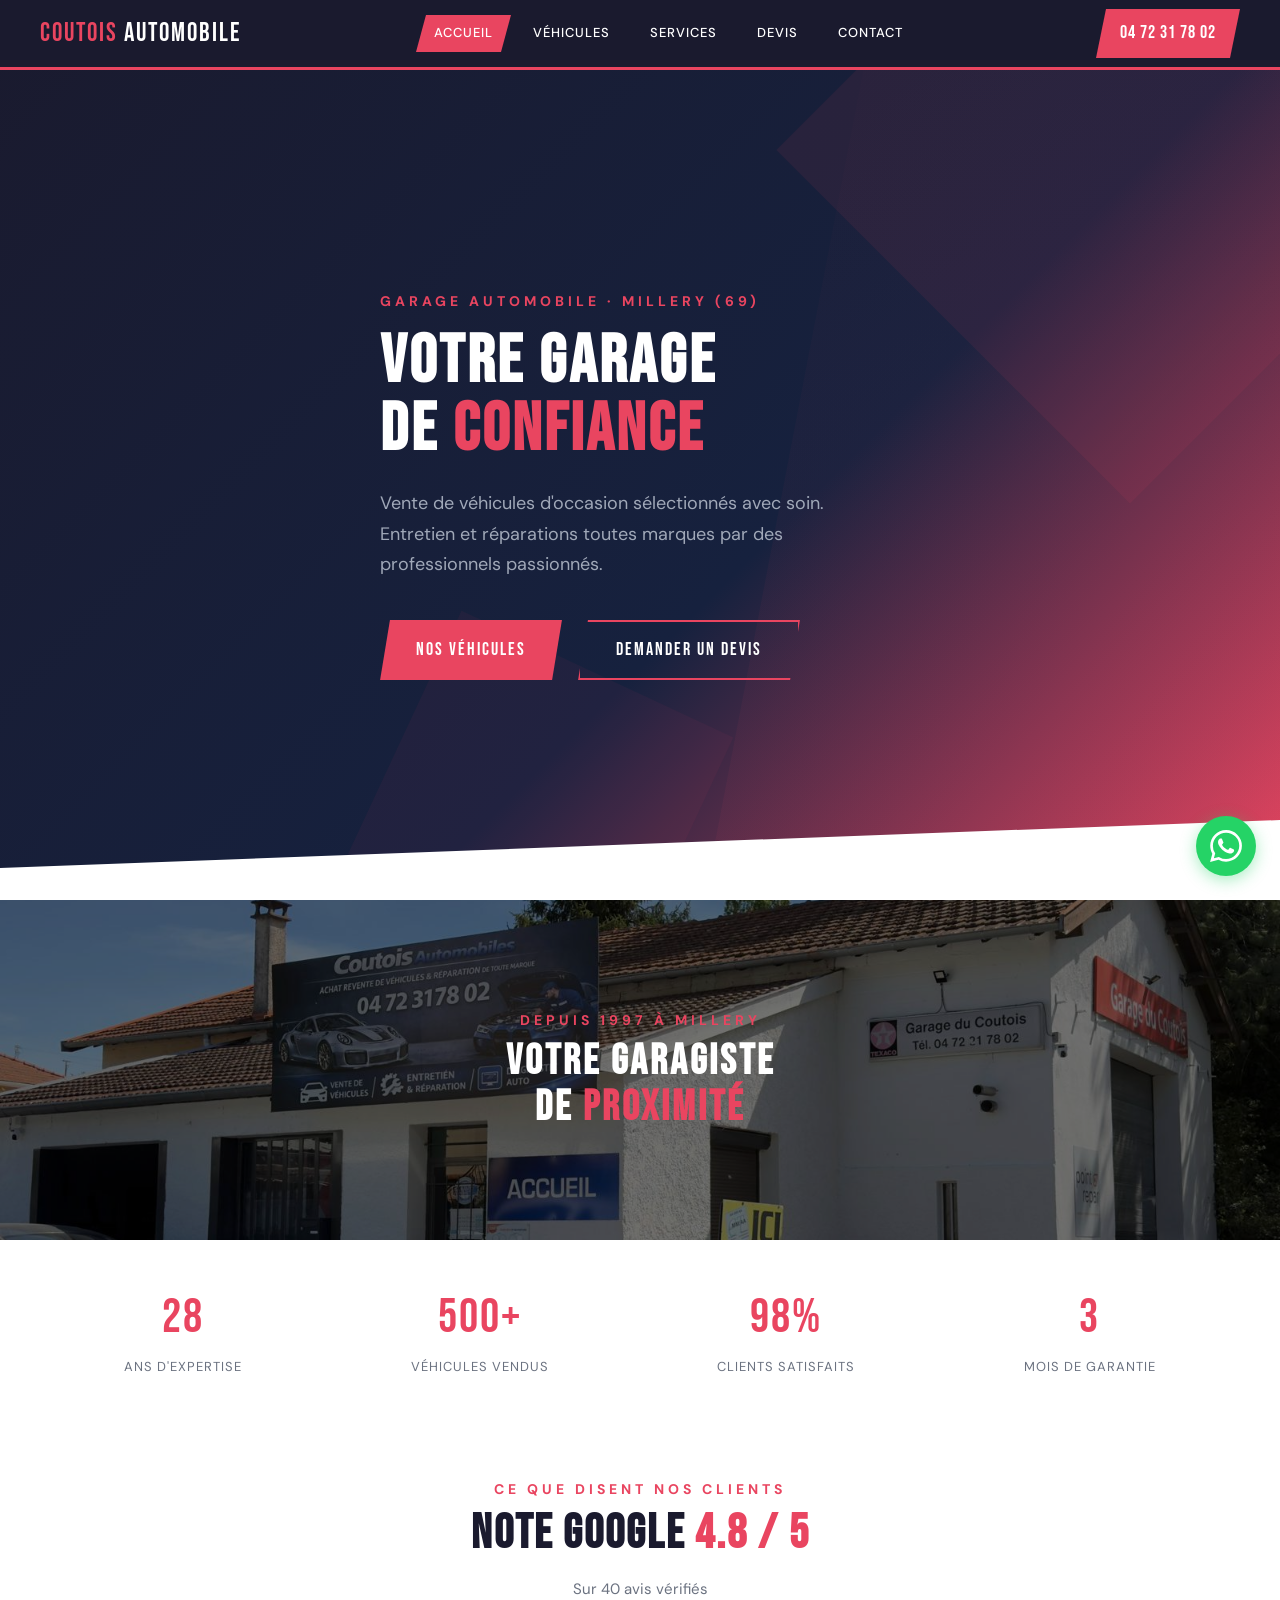
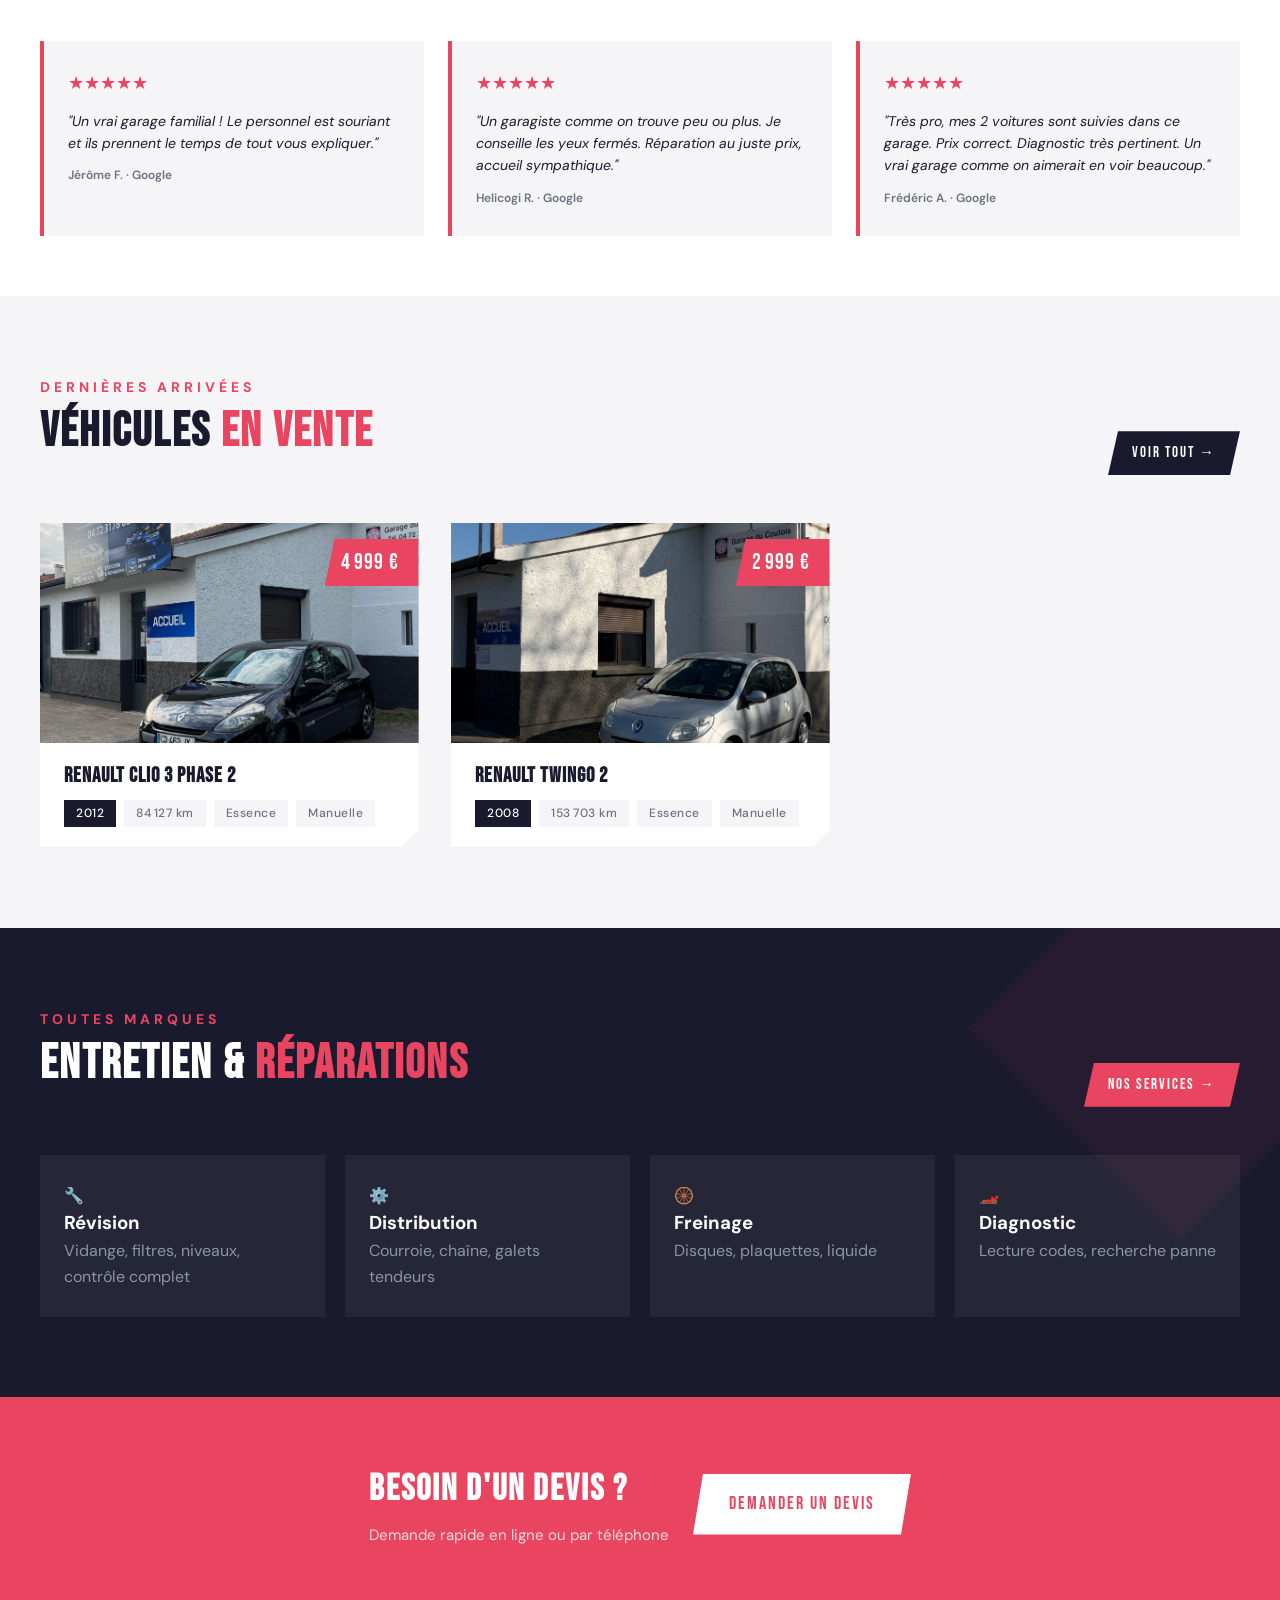
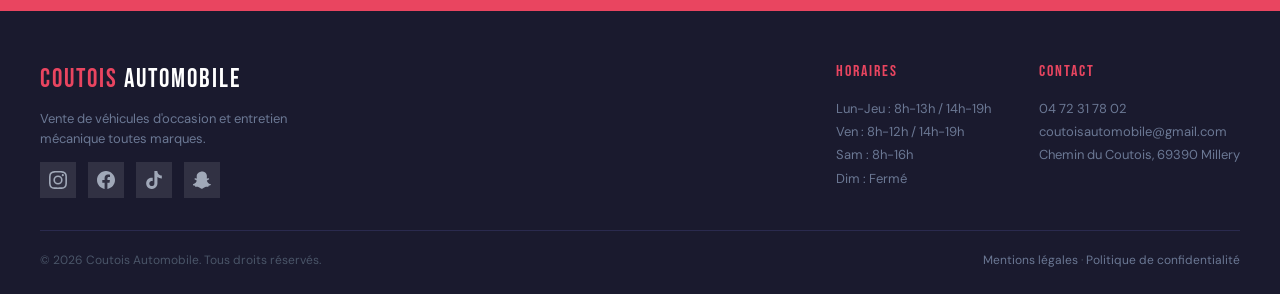
==== commit 14283628: "SEO optimization: meta, sitemap, robots, schema.org, local keywords" ====
--- a/index.html
+++ b/index.html
@@ -3,9 +3,57 @@
 <head>
   <meta charset="UTF-8">
   <meta name="viewport" content="width=device-width, initial-scale=1.0">
-  <title>Coutois Automobile — Vente & Mécanique Automobile</title>
-  <meta name="description" content="Vente de véhicules d'occasion sélectionnés et entretien mécanique toutes marques. Garage de confiance.">
+  <title>Coutois Automobile — Garage automobile à Millery (69) | Vente VO & Mécanique</title>
+  <meta name="description" content="Garage automobile à Millery (69390). Vente de véhicules d'occasion sélectionnés, entretien et réparation toutes marques. Ex Garage du Coutois. Devis gratuit, garantie 3 mois.">
+  <meta name="keywords" content="garage automobile Millery, vente véhicule occasion Millery, mécanique toutes marques 69390, Coutois Automobile, Garage du Coutois, réparation auto Millery">
+  <link rel="canonical" href="https://coutois-automobile.fr/">
+  <meta property="og:title" content="Coutois Automobile — Garage automobile à Millery (69)">
+  <meta property="og:description" content="Vente de véhicules d'occasion et mécanique toutes marques à Millery. Devis gratuit, garantie 3 mois.">
+  <meta property="og:url" content="https://coutois-automobile.fr/">
+  <meta property="og:type" content="website">
   <link rel="stylesheet" href="css/style.css">
+  <script type="application/ld+json">
+  {
+    "@context": "https://schema.org",
+    "@type": "AutoRepair",
+    "name": "Coutois Automobile",
+    "alternateName": "Garage du Coutois",
+    "url": "https://coutois-automobile.fr",
+    "telephone": "+33472317802",
+    "email": "coutoisautomobile@gmail.com",
+    "address": {
+      "@type": "PostalAddress",
+      "streetAddress": "Chemin du Coutois",
+      "addressLocality": "Millery",
+      "postalCode": "69390",
+      "addressCountry": "FR"
+    },
+    "geo": {
+      "@type": "GeoCoordinates",
+      "latitude": 45.6503105,
+      "longitude": 4.7666969
+    },
+    "openingHoursSpecification": [
+      {"@type": "OpeningHoursSpecification", "dayOfWeek": ["Monday","Tuesday","Wednesday","Thursday"], "opens": "08:00", "closes": "13:00"},
+      {"@type": "OpeningHoursSpecification", "dayOfWeek": ["Monday","Tuesday","Wednesday","Thursday"], "opens": "14:00", "closes": "19:00"},
+      {"@type": "OpeningHoursSpecification", "dayOfWeek": "Friday", "opens": "08:00", "closes": "12:00"},
+      {"@type": "OpeningHoursSpecification", "dayOfWeek": "Friday", "opens": "14:00", "closes": "19:00"},
+      {"@type": "OpeningHoursSpecification", "dayOfWeek": "Saturday", "opens": "08:00", "closes": "16:00"}
+    ],
+    "aggregateRating": {
+      "@type": "AggregateRating",
+      "ratingValue": "4.8",
+      "reviewCount": "40"
+    },
+    "priceRange": "€€",
+    "description": "Garage automobile à Millery (69390). Vente de véhicules d'occasion, entretien et réparation toutes marques. Ex Garage du Coutois.",
+    "sameAs": [
+      "https://www.instagram.com/coutois.automobile",
+      "https://www.facebook.com/profile.php?id=coutoisautomobile",
+      "https://www.tiktok.com/@coutois.automobile"
+    ]
+  }
+  </script>
 </head>
 <body>
 
@@ -192,7 +240,7 @@
       </div>
       <div class="footer-bottom">
         <span>© 2026 Coutois Automobile. Tous droits réservés.</span>
-        <span><a href="mentions-legales.html" style="color:#6b7894;">Mentions légales</a> · Politique de confidentialité</span>
+        <span><a href="mentions-legales.html" style="color:#6b7894;">Mentions légales</a> · <a href="mentions-legales.html#donnees-personnelles" style="color:#6b7894;">Politique de confidentialité</a></span>
       </div>
     </div>
   </footer>
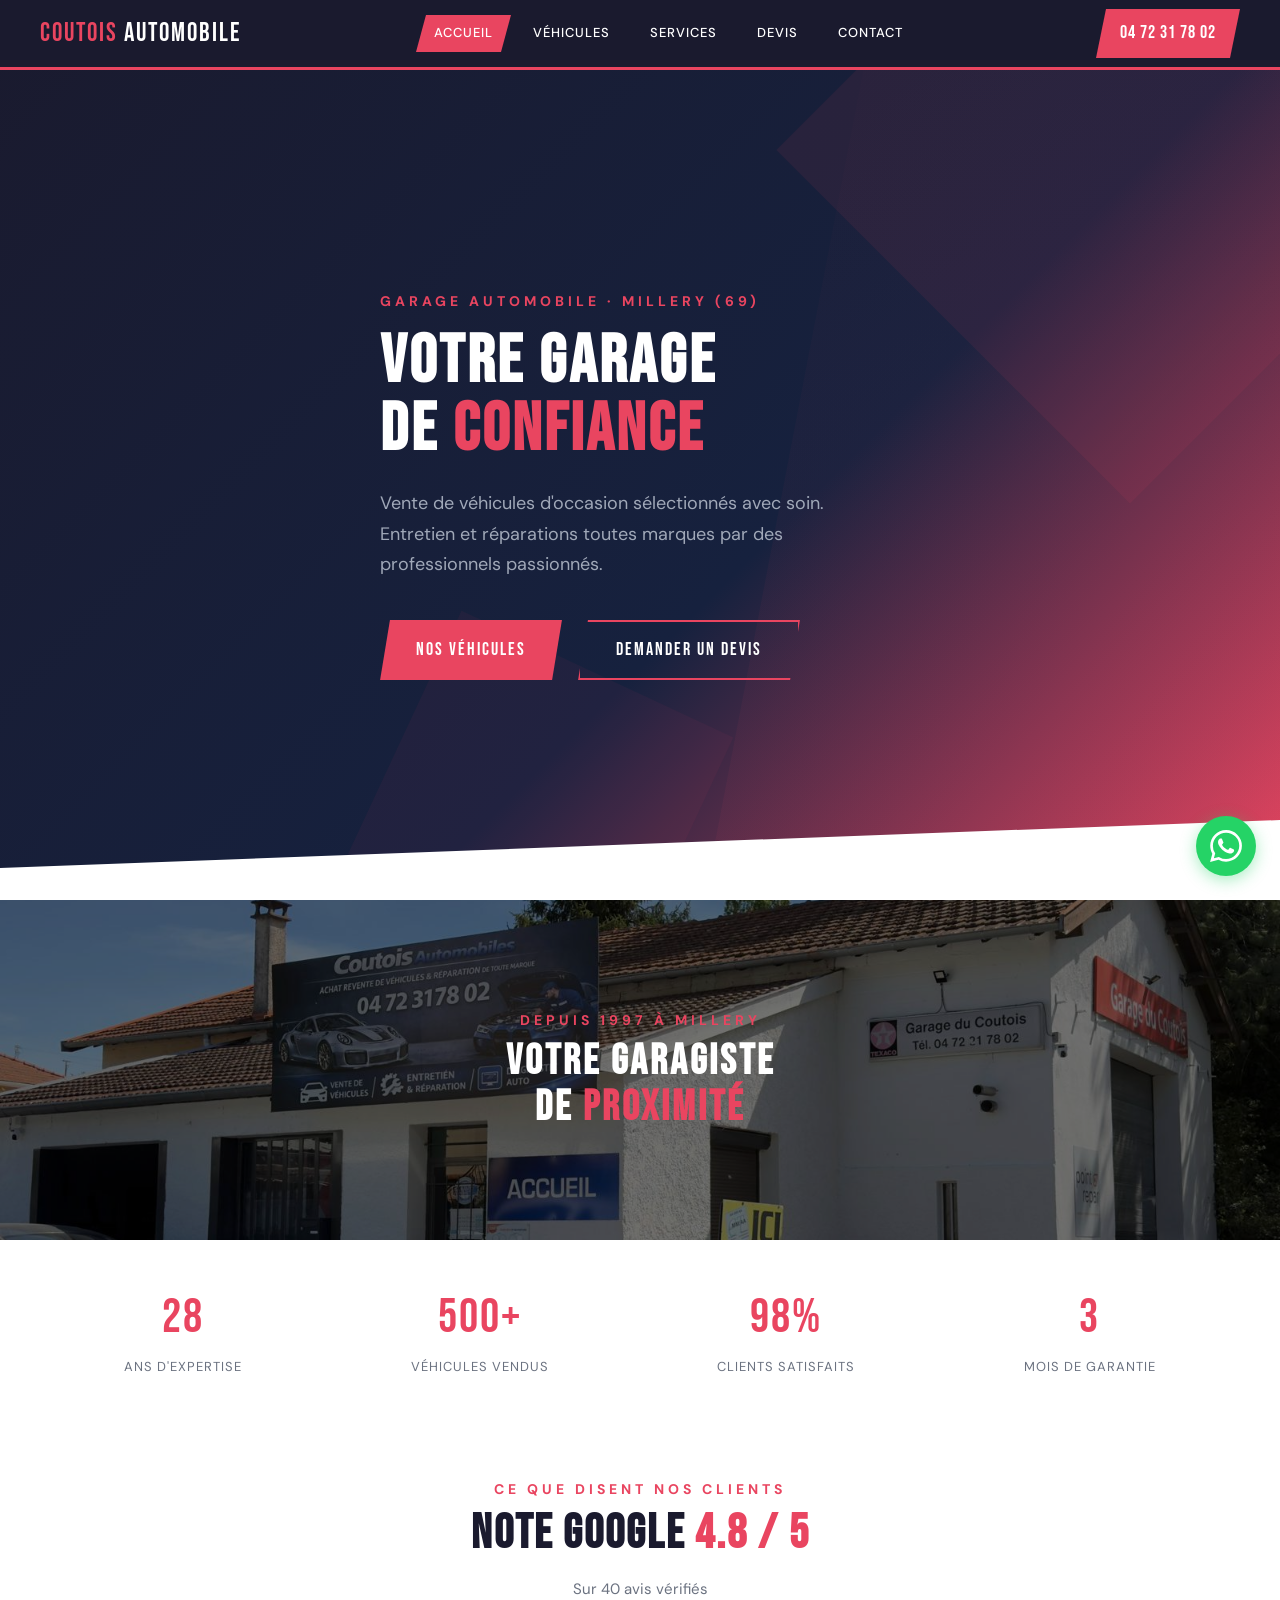
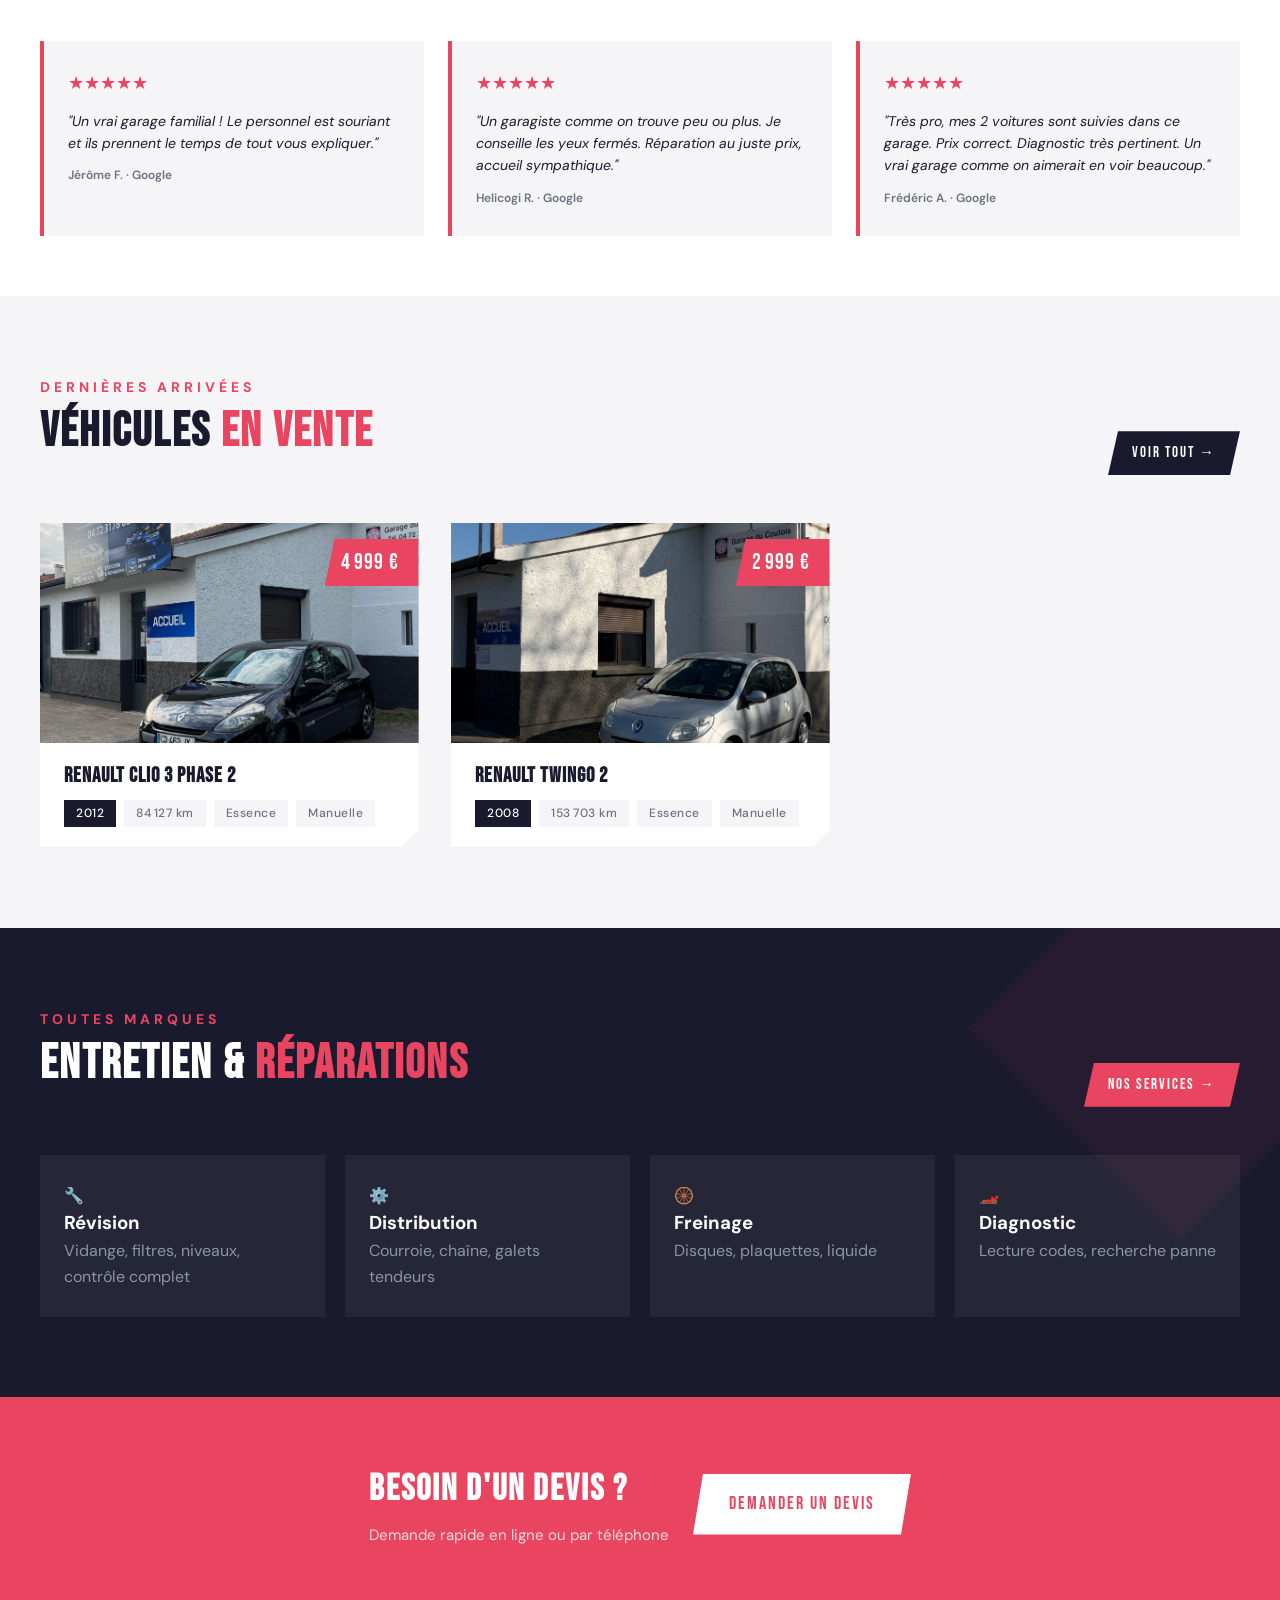
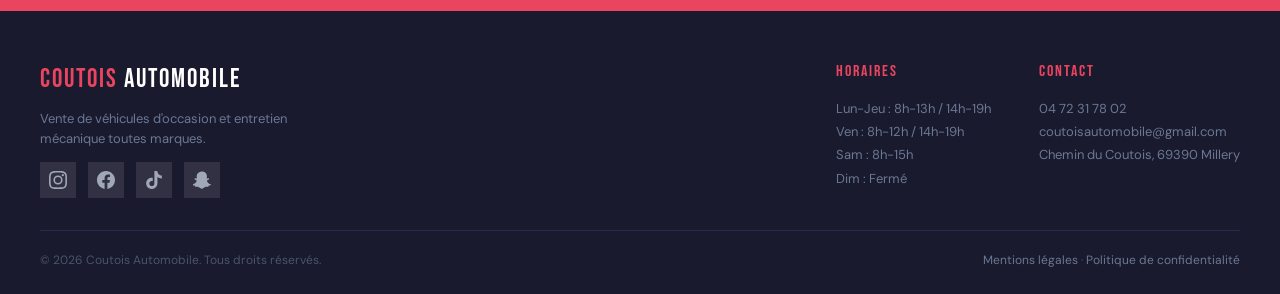
==== commit 0a21df91: "Fix Saturday closing time to 15h" ====
--- a/index.html
+++ b/index.html
@@ -38,7 +38,7 @@
       {"@type": "OpeningHoursSpecification", "dayOfWeek": ["Monday","Tuesday","Wednesday","Thursday"], "opens": "14:00", "closes": "19:00"},
       {"@type": "OpeningHoursSpecification", "dayOfWeek": "Friday", "opens": "08:00", "closes": "12:00"},
       {"@type": "OpeningHoursSpecification", "dayOfWeek": "Friday", "opens": "14:00", "closes": "19:00"},
-      {"@type": "OpeningHoursSpecification", "dayOfWeek": "Saturday", "opens": "08:00", "closes": "16:00"}
+      {"@type": "OpeningHoursSpecification", "dayOfWeek": "Saturday", "opens": "08:00", "closes": "15:00"}
     ],
     "aggregateRating": {
       "@type": "AggregateRating",
@@ -230,7 +230,7 @@
         <div class="footer-cols">
           <div>
             <div class="footer-col-title">HORAIRES</div>
-            <div class="footer-col-text">Lun-Jeu : 8h-13h / 14h-19h<br>Ven : 8h-12h / 14h-19h<br>Sam : 8h-16h<br>Dim : Fermé</div>
+            <div class="footer-col-text">Lun-Jeu : 8h-13h / 14h-19h<br>Ven : 8h-12h / 14h-19h<br>Sam : 8h-15h<br>Dim : Fermé</div>
           </div>
           <div>
             <div class="footer-col-title">CONTACT</div>
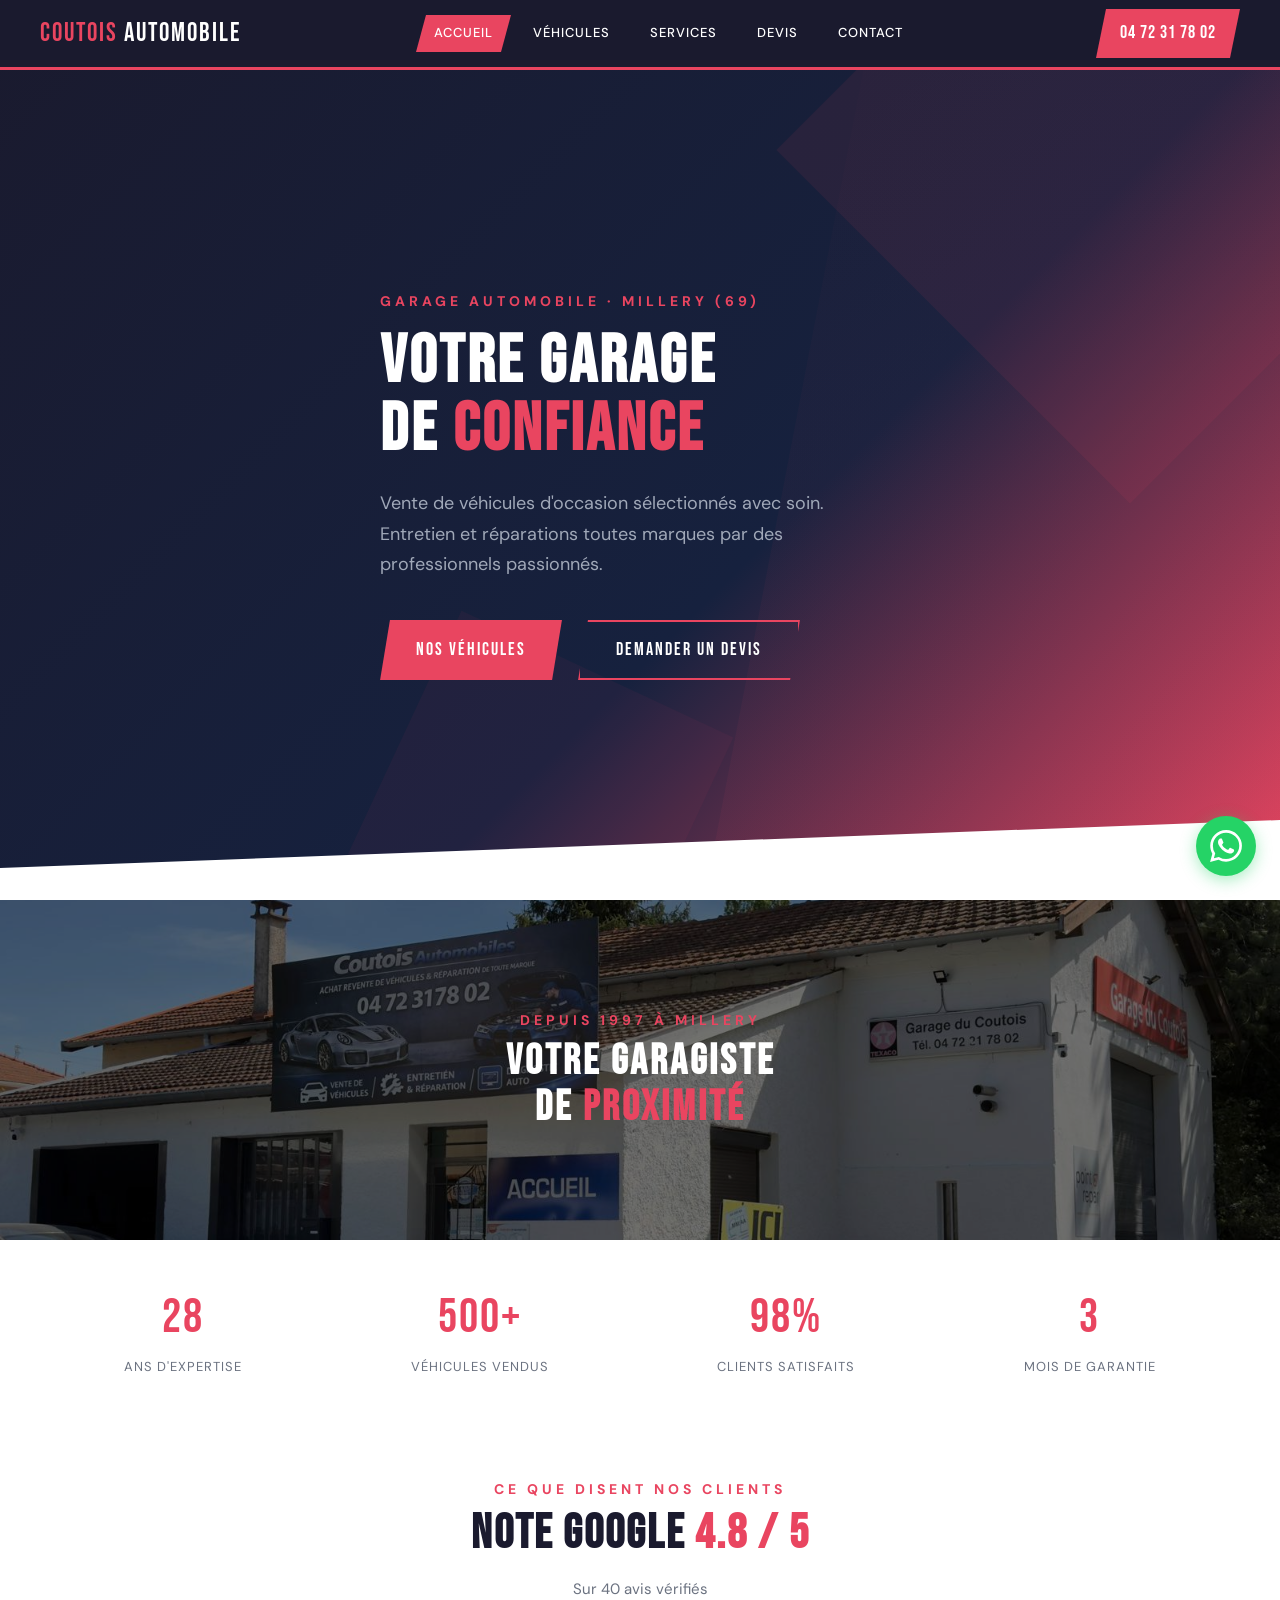
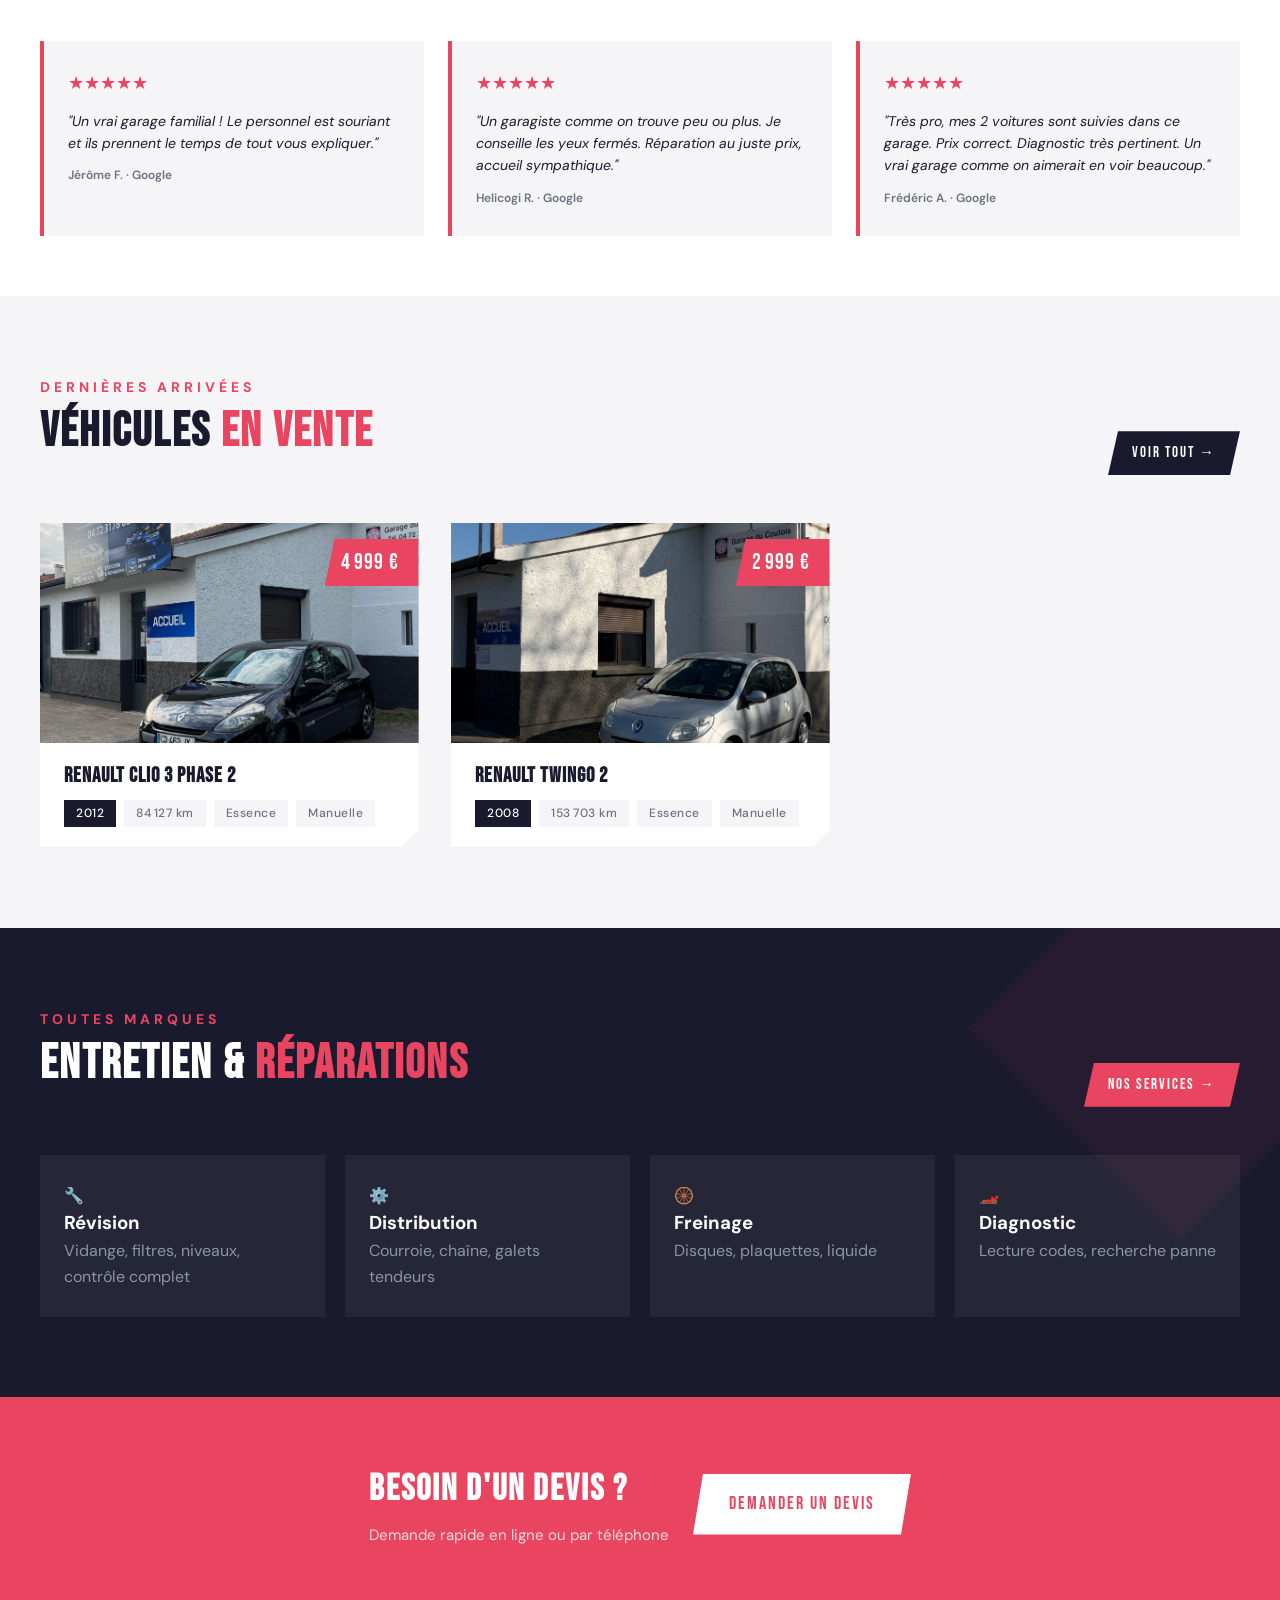
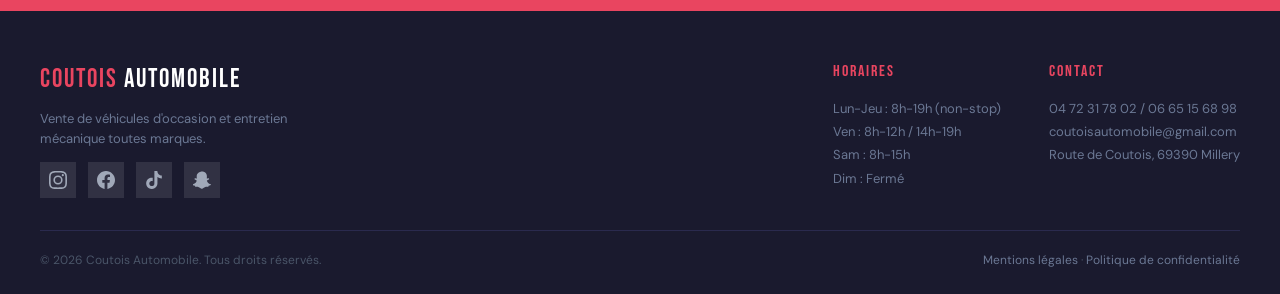
==== commit 1abf86b4: "Update hours, address, phone, devis form, favicon" ====
--- a/index.html
+++ b/index.html
@@ -2,6 +2,7 @@
 <html lang="fr">
 <head>
   <meta charset="UTF-8">
+  <link rel="icon" type="image/svg+xml" href="/favicon.svg">
   <meta name="viewport" content="width=device-width, initial-scale=1.0">
   <title>Coutois Automobile — Garage automobile à Millery (69) | Vente VO & Mécanique</title>
   <meta name="description" content="Garage automobile à Millery (69390). Vente de véhicules d'occasion sélectionnés, entretien et réparation toutes marques. Ex Garage du Coutois. Devis gratuit, garantie 3 mois.">
@@ -23,7 +24,7 @@
     "email": "coutoisautomobile@gmail.com",
     "address": {
       "@type": "PostalAddress",
-      "streetAddress": "Chemin du Coutois",
+      "streetAddress": "Route de Coutois",
       "addressLocality": "Millery",
       "postalCode": "69390",
       "addressCountry": "FR"
@@ -34,8 +35,8 @@
       "longitude": 4.7666969
     },
     "openingHoursSpecification": [
-      {"@type": "OpeningHoursSpecification", "dayOfWeek": ["Monday","Tuesday","Wednesday","Thursday"], "opens": "08:00", "closes": "13:00"},
-      {"@type": "OpeningHoursSpecification", "dayOfWeek": ["Monday","Tuesday","Wednesday","Thursday"], "opens": "14:00", "closes": "19:00"},
+      
+      {"@type": "OpeningHoursSpecification", "dayOfWeek": ["Monday","Tuesday","Wednesday","Thursday"], "opens": "08:00", "closes": "19:00"},
       {"@type": "OpeningHoursSpecification", "dayOfWeek": "Friday", "opens": "08:00", "closes": "12:00"},
       {"@type": "OpeningHoursSpecification", "dayOfWeek": "Friday", "opens": "14:00", "closes": "19:00"},
       {"@type": "OpeningHoursSpecification", "dayOfWeek": "Saturday", "opens": "08:00", "closes": "15:00"}
@@ -230,11 +231,11 @@
         <div class="footer-cols">
           <div>
             <div class="footer-col-title">HORAIRES</div>
-            <div class="footer-col-text">Lun-Jeu : 8h-13h / 14h-19h<br>Ven : 8h-12h / 14h-19h<br>Sam : 8h-15h<br>Dim : Fermé</div>
+            <div class="footer-col-text">Lun-Jeu : 8h-19h (non-stop)<br>Ven : 8h-12h / 14h-19h<br>Sam : 8h-15h<br>Dim : Fermé</div>
           </div>
           <div>
             <div class="footer-col-title">CONTACT</div>
-            <div class="footer-col-text">04 72 31 78 02<br>coutoisautomobile@gmail.com<br>Chemin du Coutois, 69390 Millery</div>
+            <div class="footer-col-text">04 72 31 78 02 / 06 65 15 68 98<br>coutoisautomobile@gmail.com<br>Route de Coutois, 69390 Millery</div>
           </div>
         </div>
       </div>
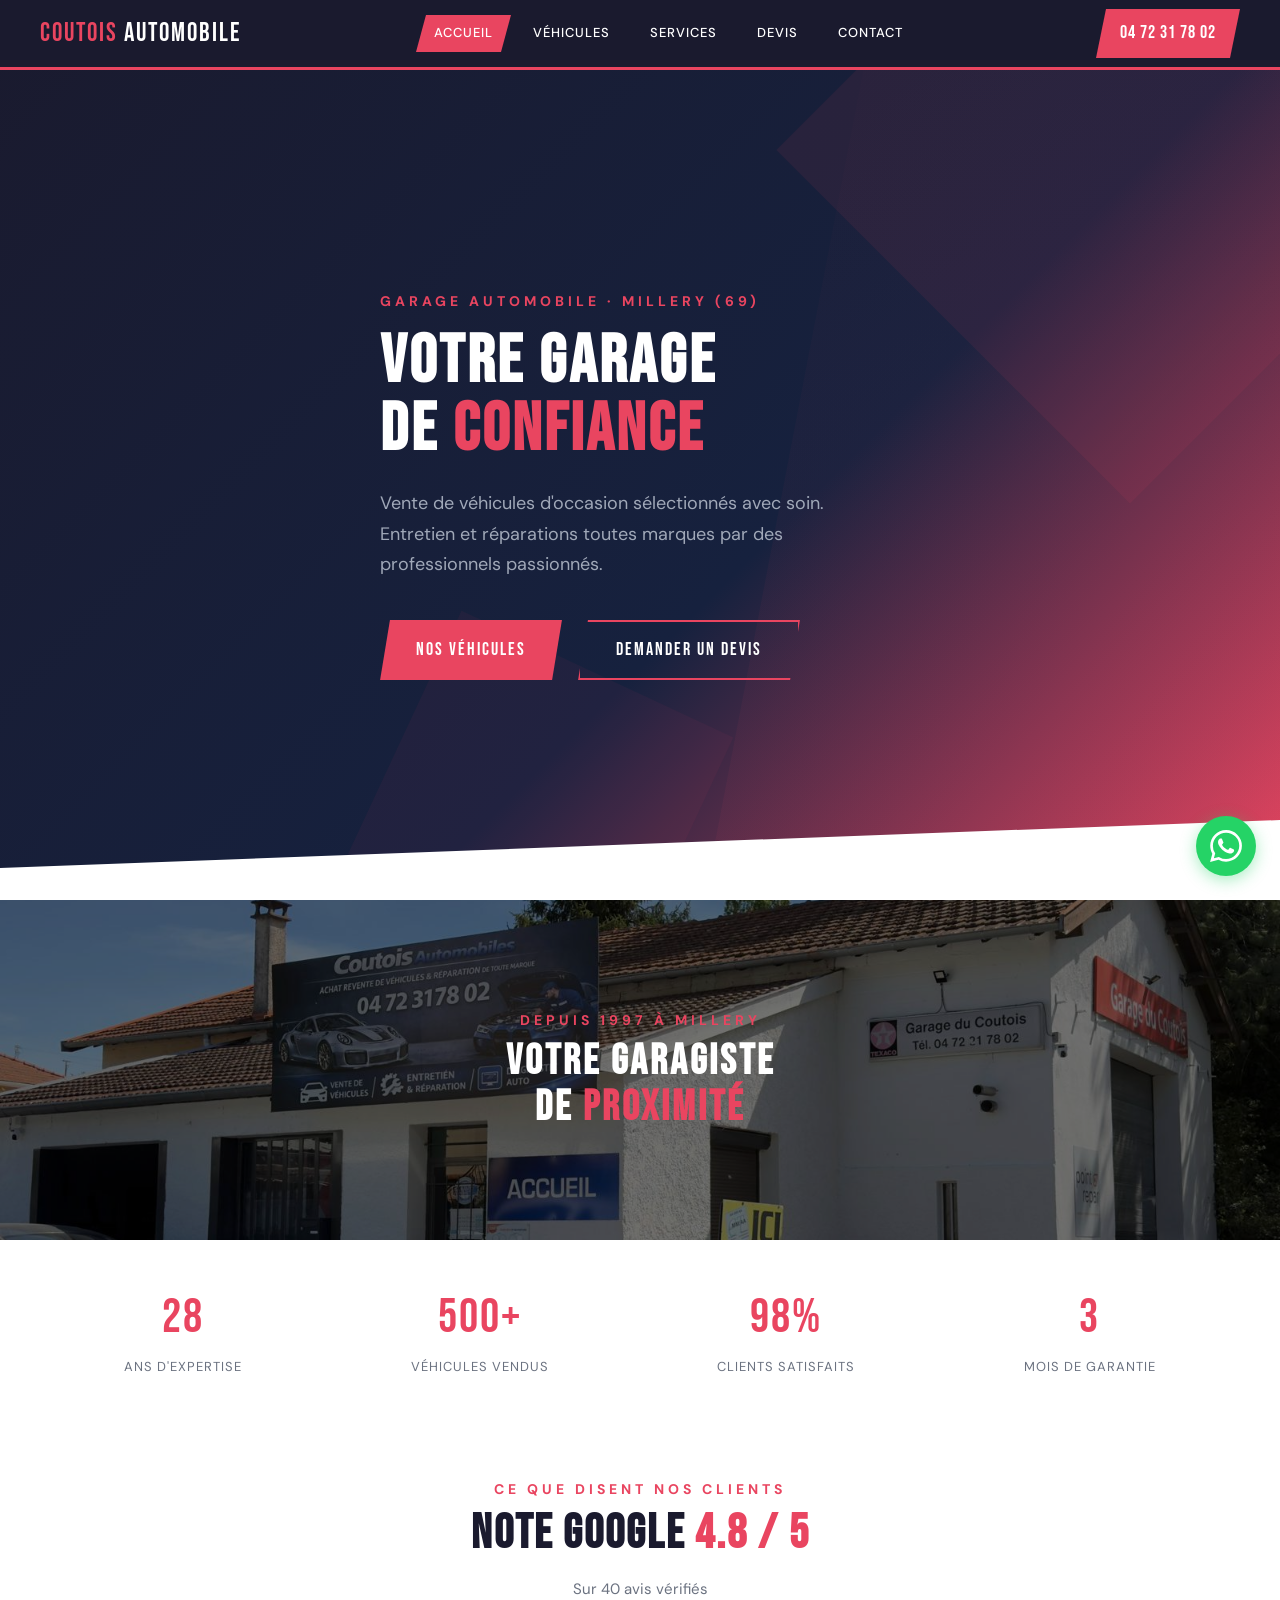
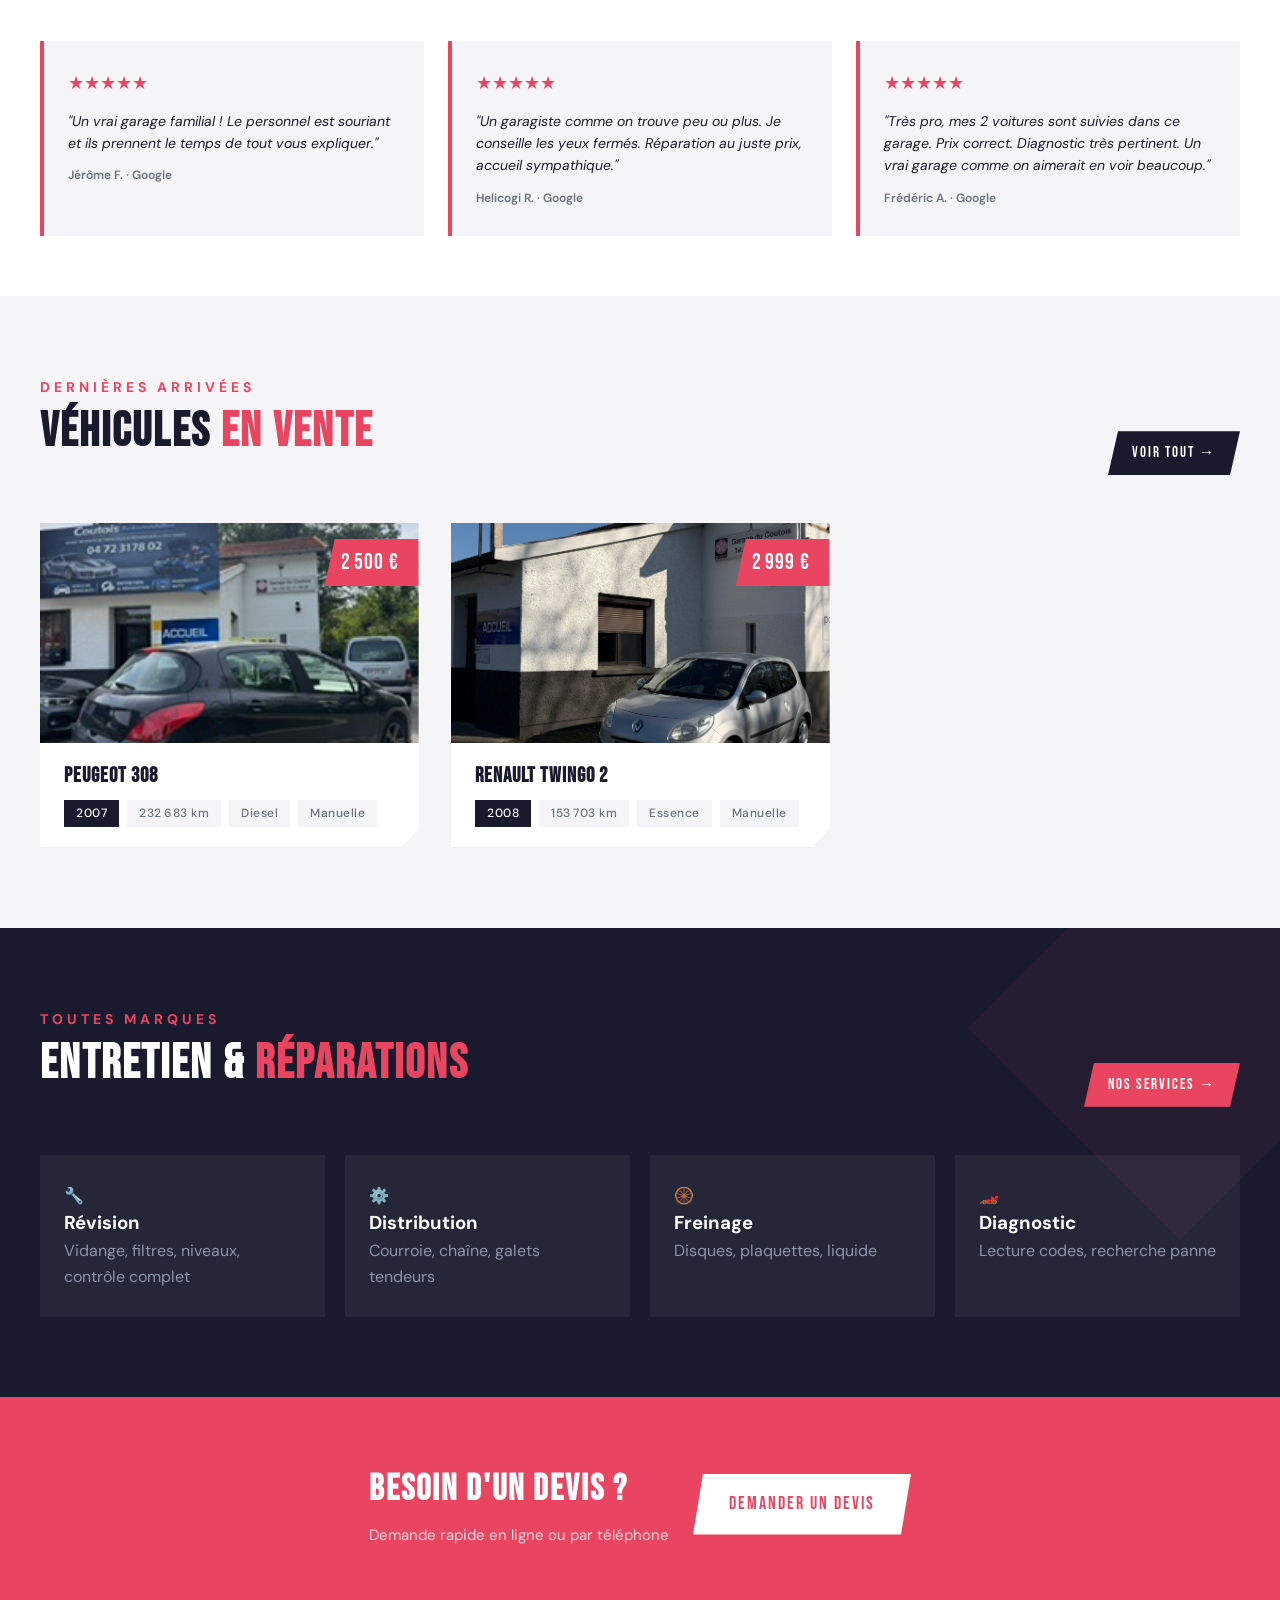
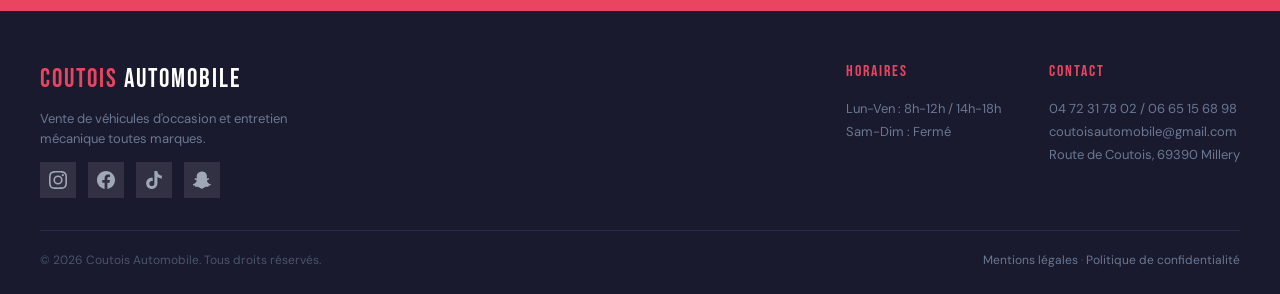
==== commit 16762d78: "Horaires : lun-ven 8h-12h / 14h-18h, fermé le week-end" ====
--- a/index.html
+++ b/index.html
@@ -35,11 +35,8 @@
       "longitude": 4.7666969
     },
     "openingHoursSpecification": [
-      
-      {"@type": "OpeningHoursSpecification", "dayOfWeek": ["Monday","Tuesday","Wednesday","Thursday"], "opens": "08:00", "closes": "19:00"},
-      {"@type": "OpeningHoursSpecification", "dayOfWeek": "Friday", "opens": "08:00", "closes": "12:00"},
-      {"@type": "OpeningHoursSpecification", "dayOfWeek": "Friday", "opens": "14:00", "closes": "19:00"},
-      {"@type": "OpeningHoursSpecification", "dayOfWeek": "Saturday", "opens": "08:00", "closes": "15:00"}
+      {"@type": "OpeningHoursSpecification", "dayOfWeek": ["Monday","Tuesday","Wednesday","Thursday","Friday"], "opens": "08:00", "closes": "12:00"},
+      {"@type": "OpeningHoursSpecification", "dayOfWeek": ["Monday","Tuesday","Wednesday","Thursday","Friday"], "opens": "14:00", "closes": "18:00"}
     ],
     "aggregateRating": {
       "@type": "AggregateRating",
@@ -231,7 +228,7 @@
         <div class="footer-cols">
           <div>
             <div class="footer-col-title">HORAIRES</div>
-            <div class="footer-col-text">Lun-Jeu : 8h-19h (non-stop)<br>Ven : 8h-12h / 14h-19h<br>Sam : 8h-15h<br>Dim : Fermé</div>
+            <div class="footer-col-text">Lun-Ven : 8h-12h / 14h-18h<br>Sam-Dim : Fermé</div>
           </div>
           <div>
             <div class="footer-col-title">CONTACT</div>
--- a/css/style.css
+++ b/css/style.css
@@ -904,6 +904,7 @@
 }
 
 @media (max-width: 768px) {
+  /* Nav */
   .nav-links { display: none; }
   .nav-phone { display: none; }
   .nav-toggle { display: block; }
@@ -916,14 +917,92 @@
     padding: 16px;
     border-bottom: 3px solid var(--accent);
   }
-  .grid-3, .grid-auto { grid-template-columns: 1fr; }
-  .hero h1 { font-size: 40px; }
-  .section-title { font-size: 32px; }
+
+  /* Page top: more padding to avoid content hidden behind fixed nav */
+  .page-top {
+    padding-top: 100px !important;
+  }
+  .section-padding {
+    padding: 48px 0;
+  }
+  .container {
+    padding: 0 16px;
+  }
+
+  /* Typography */
+  .hero h1 { font-size: 36px !important; }
+  .hero p { font-size: 15px; }
+  .section-title { font-size: 28px !important; }
+  .section-label { font-size: 12px; letter-spacing: 2px; }
+
+  /* Grids */
+  .grid-2 { grid-template-columns: 1fr !important; gap: 20px; }
+  .grid-3, .grid-auto { grid-template-columns: 1fr !important; }
+  .grid-4 { grid-template-columns: 1fr !important; }
+
+  /* Vehicle detail */
+  .detail-grid { grid-template-columns: 1fr !important; gap: 24px; }
+  .detail-main-img img { height: 250px; }
+  .detail-thumbs img { width: 70px; height: 50px; }
+  #detail-title { font-size: 26px !important; }
+  .detail-spec-row { padding: 10px 14px; }
+  .detail-spec-label { font-size: 11px; }
+  .detail-spec-value { font-size: 13px; }
+  .detail-spec-value.price { font-size: 20px !important; }
+  .detail-equipment-grid { grid-template-columns: 1fr !important; }
+
+  /* Stats */
   .stats-bar { flex-wrap: wrap; gap: 24px; }
   .stats-bar > div { flex: 1 1 40%; text-align: center; }
-  .detail-main-img img { height: 280px; }
-  .form-card { padding: 24px; }
-  .footer-cols { flex-direction: column; gap: 24px; }
+  .stats-bar .stat-number { font-size: 36px; }
+
+  /* CTA */
+  .cta-banner h2 { font-size: 24px !important; }
+
+  /* Services */
+  .service-card { padding: 20px 18px; }
+
+  /* Forms */
+  .form-card { padding: 20px 16px; }
+  .form-3cols {
+    grid-template-columns: 1fr 1fr !important;
+  }
+  .form-3cols > *:last-child {
+    grid-column: 1 / -1;
+  }
+
+  /* Buttons */
+  .btn { font-size: 15px; padding: 12px 24px; }
+
+  /* Footer */
+  .footer-top { flex-direction: column; gap: 24px; }
+  .footer-cols { flex-direction: column; gap: 20px; }
+  .footer-bottom {
+    flex-direction: column;
+    gap: 8px;
+    text-align: center;
+    padding-bottom: 80px;
+  }
+
+  /* WhatsApp smaller on mobile */
+  .whatsapp-float {
+    width: 52px;
+    height: 52px;
+    bottom: 16px;
+    right: 16px;
+  }
+  .whatsapp-float svg {
+    width: 28px;
+    height: 28px;
+  }
+
+  /* Facade photo section */
+  section:has(img[alt*="Coutois"]) {
+    height: 220px !important;
+  }
+  section:has(img[alt*="Coutois"]) h2 {
+    font-size: 28px !important;
+  }
 }
 
 /* --- WhatsApp floating button --- */
@@ -976,97 +1055,14 @@
   color: var(--white);
 }
 
-/* ============================================
-   PATCH MOBILE — Coller ce bloc à la fin de style.css
-   (juste avant la dernière accolade si elle existe,
-    ou tout à la fin du fichier)
-   ============================================ */
-
 /* --- Vehicle detail grid (desktop) --- */
 .detail-grid {
   grid-template-columns: 1fr 400px;
 }
 
-/* --- Mobile fixes --- */
-@media (max-width: 768px) {
-  .detail-grid {
-    grid-template-columns: 1fr !important;
-    gap: 24px;
-  }
-  .detail-main-img img {
-    height: 250px;
-  }
-  .detail-thumbs img {
-    width: 70px;
-    height: 50px;
-  }
-  #detail-title {
-    font-size: 26px !important;
-  }
-  .detail-spec-row {
-    padding: 10px 14px;
-  }
-  .detail-spec-label {
-    font-size: 11px;
-  }
-  .detail-spec-value {
-    font-size: 13px;
-  }
-  .detail-spec-value.price {
-    font-size: 20px !important;
-  }
-  .detail-equipment-grid {
-    grid-template-columns: 1fr !important;
-  }
-  .hero h1 {
-    font-size: 36px !important;
-  }
-  .hero p {
-    font-size: 15px;
-  }
-  .section-title {
-    font-size: 28px !important;
-  }
-  .stats-bar .stat-number {
-    font-size: 36px;
-  }
-  .cta-banner h2 {
-    font-size: 24px !important;
-  }
-  .grid-4 {
-    grid-template-columns: 1fr !important;
-  }
-  .service-card {
-    padding: 20px 18px;
-  }
-  .footer-cols {
-    flex-direction: column;
-    gap: 20px;
-  }
-  .footer-top {
-    flex-direction: column;
-    gap: 24px;
-  }
-  .btn {
-    font-size: 15px;
-    padding: 12px 24px;
-  }
-  .container {
-    padding: 0 16px;
-  }
-  .section-padding {
-    padding: 48px 0;
-  }
-
-  /* --- Facade section mobile --- */
-@media (max-width: 768px) {
-  section > div > img[alt*="Coutois"] {
-    object-position: center 30%;
-  }
-  section:has(img[alt*="Coutois"]) {
-    height: 220px !important;
-  }
-  section:has(img[alt*="Coutois"]) h2 {
-    font-size: 28px !important;
-  }
-}
+/* --- Form 3 columns class --- */
+.form-3cols {
+  display: grid;
+  grid-template-columns: 1fr 1fr 1fr;
+  gap: 20px;
+}
